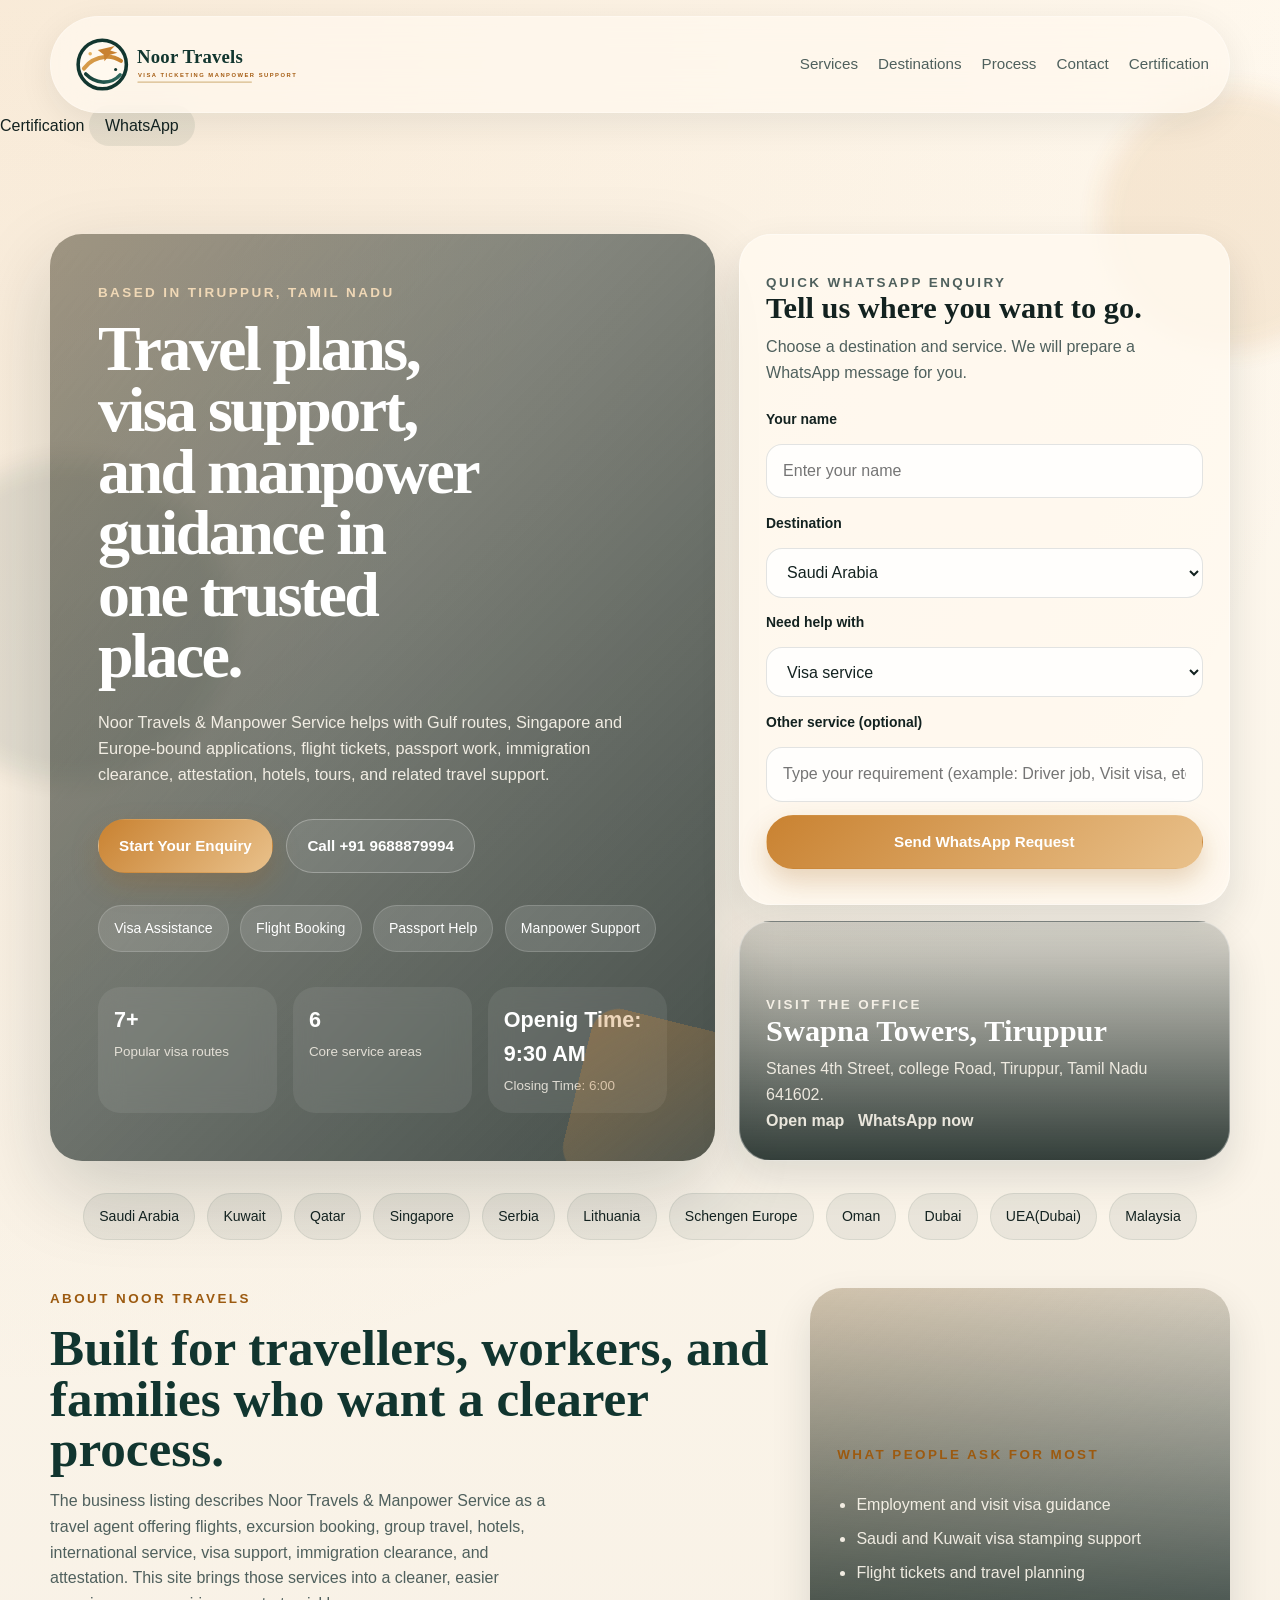
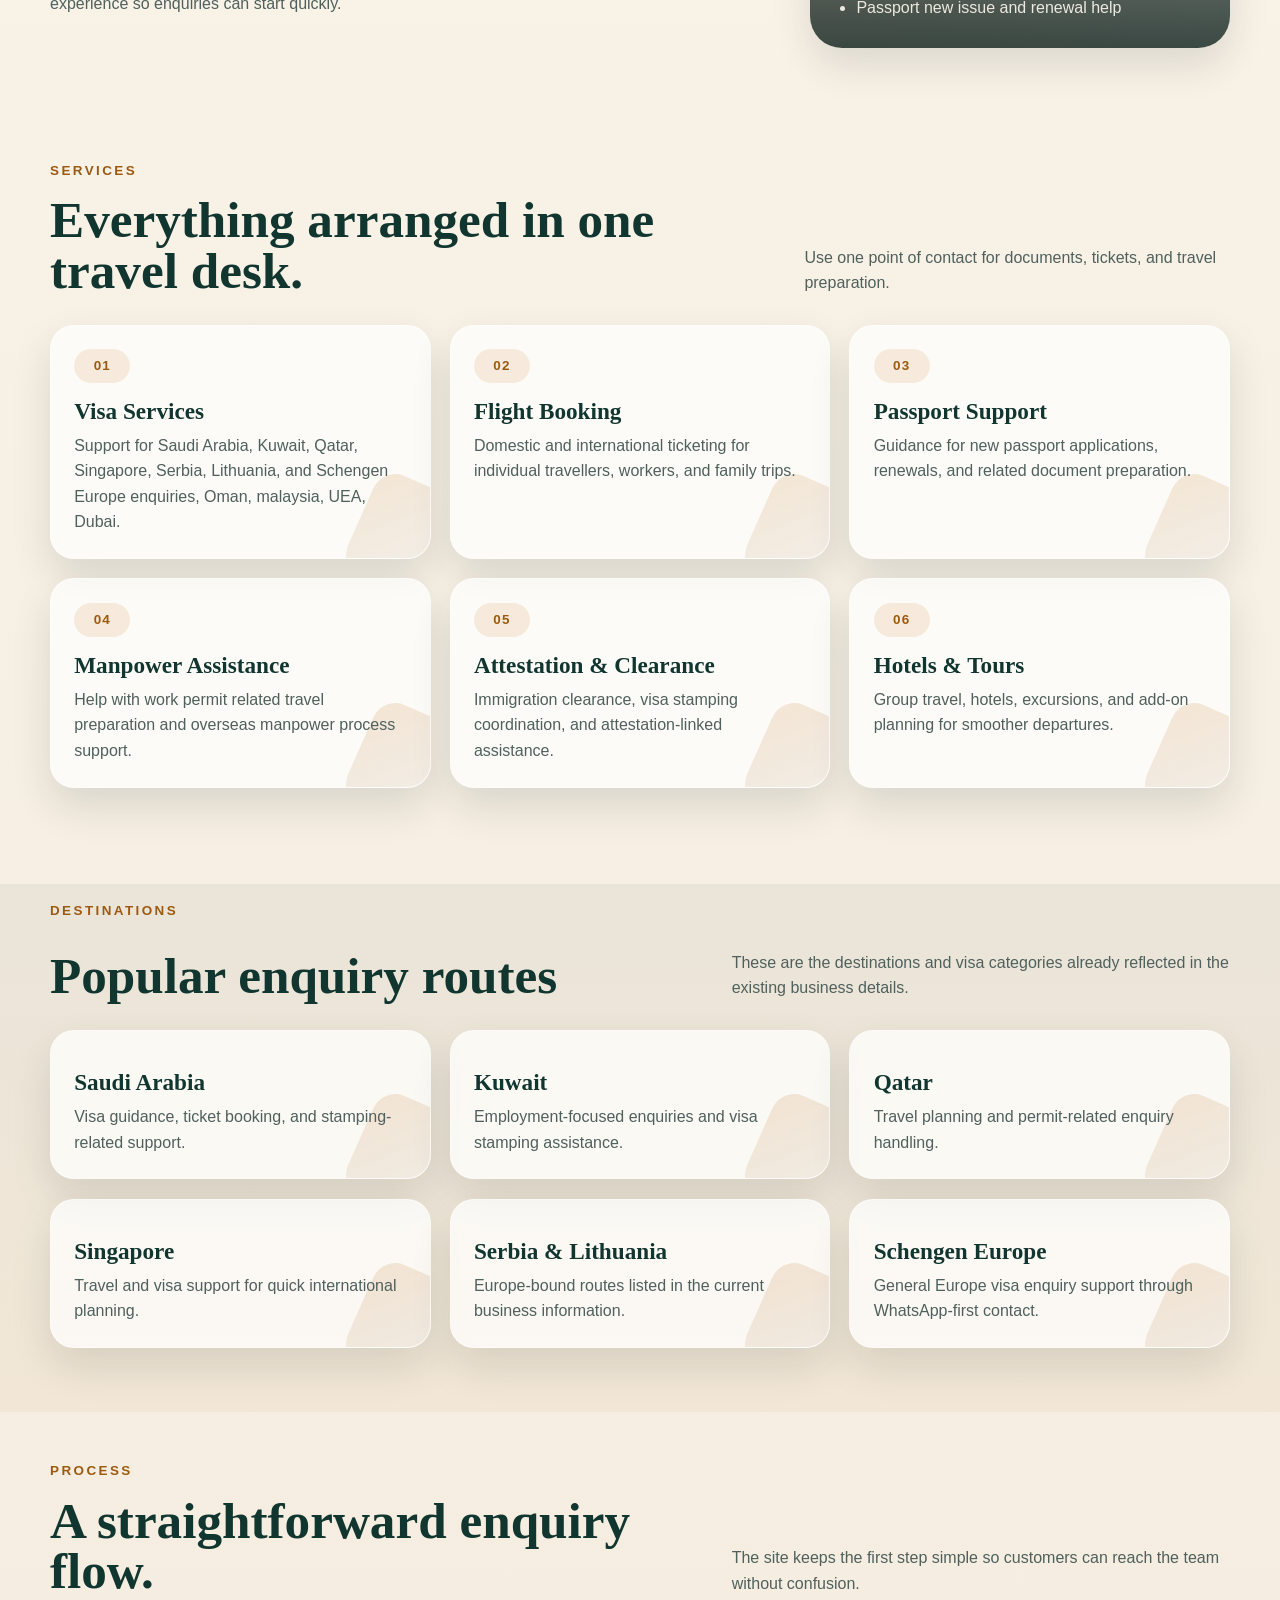
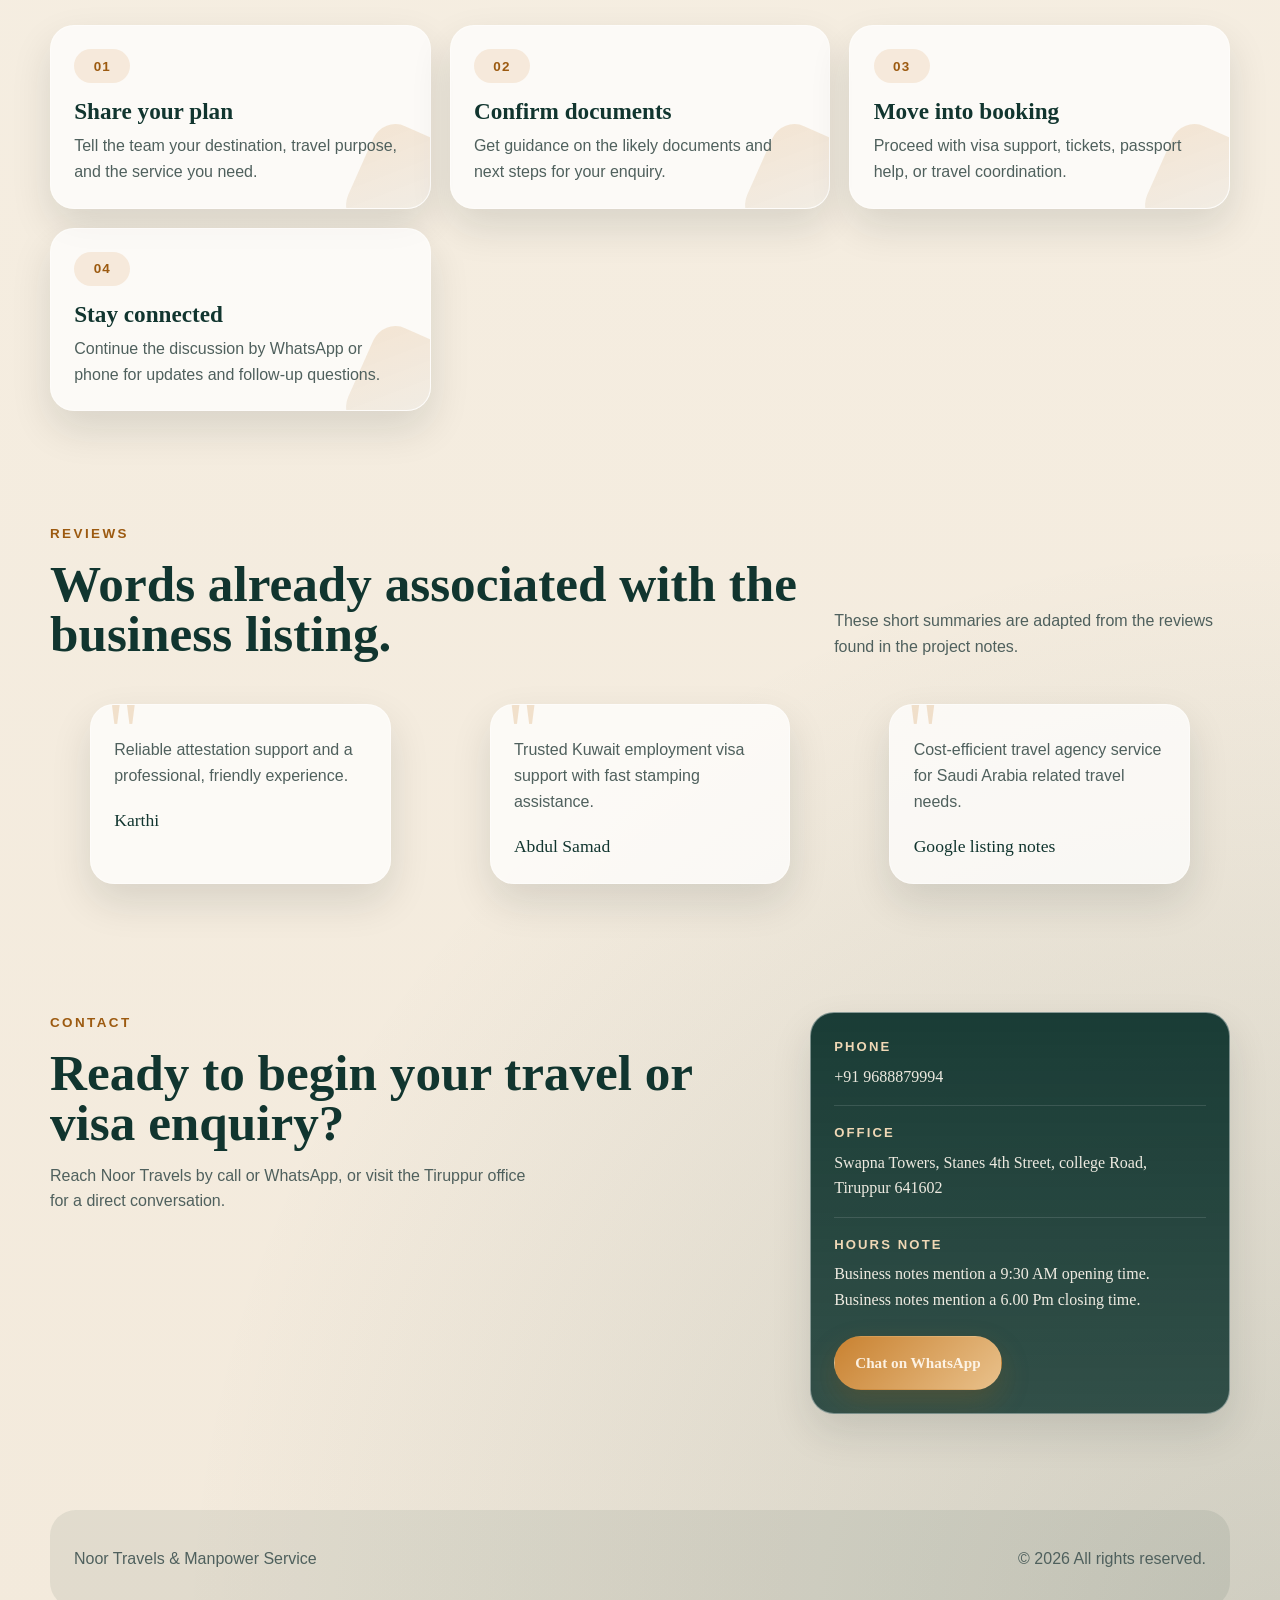
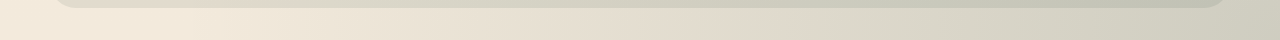
==== index.html @ 650751bc "Add files via upload New Code Noor" ====
<!DOCTYPE html>
<html lang="en">
<head>

  <link rel="icon" type="image/png" href="Logo.png">
<title>Noor Travels & Manpower Service</title>

  <meta charset="UTF-8">
  <meta name="viewport" content="width=device-width, initial-scale=1.0">
  <meta
    name="description"
    content="Noor Travels & Manpower Service in Tiruppur for visa support, flight booking, passport help, tours, attestation, and manpower guidance."
  >
  <title>Noor Travels &amp; Manpower Service</title>
  <link rel="stylesheet" href="styles.css">
</head>
<body>
  <div class="page-glow page-glow-one" aria-hidden="true"></div>
  <div class="page-glow page-glow-two" aria-hidden="true"></div>

  <header class="site-header" id="top">
    <div class="nav-shell">
      <a class="brand" href="#top" aria-label="Noor Travels home">
        <img class="brand-logo" src="noor-travels-logo.svg" alt="Noor Travels logo">
      </a>

      <button class="nav-toggle" type="button" aria-expanded="false" aria-controls="site-nav">
        <span></span>
        <span></span>
        <span></span>
        <span class="sr-only">Toggle navigation</span>
      </button>

      <nav class="site-nav" id="site-nav" aria-label="Main navigation">
        <a href="#services">Services</a>
        <a href="#destinations">Destinations</a>
        <a href="#process">Process</a>
        <a href="#contact">Contact</a>
          <a href="Certification">Certification</a>

        </div>
        </div>
       
        <a href="certificate.pdf" target="_blank" class="cert-btn">
  Certification
</a>



           




         
       
         <a class="nav-cta" href="https://wa.me/919688879994" target="_blank" rel="noreferrer">WhatsApp</a>
      </nav>
    </div>
  </header>

  <main>
    <section class="hero reveal">
      <div class="container hero-grid">
        <div class="hero-copy">
          <p class="eyebrow">Based in Tiruppur, Tamil Nadu</p>
          <h1>Travel plans, visa support, and manpower guidance in one trusted place.</h1>
          <p class="hero-text">
            Noor Travels &amp; Manpower Service helps with Gulf routes, Singapore and Europe-bound
            applications, flight tickets, passport work, immigration clearance, attestation,
            hotels, tours, and related travel support.
          </p>

          <div class="hero-actions">
            <a class="button button-primary" href="#contact">Start Your Enquiry</a>
            <a class="button button-secondary" href="tel:+919688879994">Call +91 9688879994</a>
          </div>

          <div class="hero-pills" aria-label="Key services">
            <span>Visa Assistance</span>
            <span>Flight Booking</span>
            <span>Passport Help</span>
            <span>Manpower Support</span>
          </div>

          <div class="hero-metrics">
            <article>
              <strong>7+</strong>
              <span>Popular visa routes</span>
            </article>
            <article>
              <strong>6</strong>
              <span>Core service areas</span>
            </article>
            <article>
              <strong>Openig Time: 9:30 AM</strong>
              <span>Closing Time: 6:00</span>
            </article>
          </div>
        </div>

        <div class="hero-panel">
          <div class="panel-card inquiry-card reveal">
            <p class="card-kicker">Quick WhatsApp enquiry</p>
            <h2>Tell us where you want to go.</h2>
            <p>Choose a destination and service. We will prepare a WhatsApp message for you.</p>

            <form class="inquiry-form" id="inquiry-form">
              <label for="traveller-name">Your name</label>
              <input id="traveller-name" name="traveller-name" type="text" placeholder="Enter your name">

              

              <label for="country">Destination</label>
              <select id="country" name="country">
                <option value="Saudi Arabia">Saudi Arabia</option>
                <option value="Kuwait">Kuwait</option>
                <option value="Qatar">Qatar</option>
                <option value="Singapore">Singapore</option>
                <option value="Serbia">Serbia</option>
                <option value="Lithuania">Lithuania</option>
                <option value="Schengen Europe">Schengen Europe</option>
                <option value="Dubai">Dubai</option>
                <option value="UAE">UAE</option>
                  <option value="Oman">Oman</option>
                <option value="Malaysia">Malaysia</option>
              </select>
              
              <label for="service-type">Need help with</label>
<select id="service-type" name="service-type">
  <option value="Visa service">Visa service</option>
  <option value="Flight booking">Flight booking</option>
  <option value="Passport support">Passport support</option>
  <option value="Manpower service">Manpower service</option>
  <option value="Attestation and clearance">Attestation and clearance</option>
  <option value="Hotels and tours">Hotels and tours</option>
   <option value="Immigration clearance">Immigration clearance</option>
  <option value="Medical clearance">Medical clearance</option>
</select>

<!-- ✅ NEW OTHER SERVICE BOX -->
<label for="custom-service">Other service (optional)</label>
<input 
  id="custom-service" 
  name="custom-service" 
  type="text" 
  placeholder="Type your requirement (example: Driver job, Visit visa, etc.)">

              <button class="button button-primary button-block" type="submit">Send WhatsApp Request</button>
            </form>
          </div>

          <aside class="panel-card location-card reveal">
            <p class="card-kicker">Visit the office</p>
            <h2>Swapna Towers, Tiruppur</h2>
            <p>
              Stanes 4th Street, college Road, Tiruppur, Tamil Nadu 641602.
            </p>
            <div class="location-actions">
              <a class="inline-link" href="https://maps.google.com/?q=Swapna+towers+stanes+4th+Street+college Road+Tiruppur+Tamil+Nadu+641602" target="_blank" rel="noreferrer">Open map</a>
              <a class="inline-link" href="https://wa.me/919688879994" target="_blank" rel="noreferrer">WhatsApp now</a>
            </div>
          </aside>
        </div>
      </div>
    </section>

    <section class="route-strip reveal" aria-label="Popular destinations">
      <div class="container route-strip-track">
        <span>Saudi Arabia</span>
        <span>Kuwait</span>
        <span>Qatar</span>
        <span>Singapore</span>
        <span>Serbia</span>
        <span>Lithuania</span>
        <span>Schengen Europe</span>
        <span>Oman</span>
        <span>Dubai</span>
       <span>UEA(Dubai)</span> 
       <span>Malaysia</span>
      </div>
    </section>

    <section class="section reveal" id="about">
      <div class="container split-layout">
        <div>
          <p class="section-tag">About Noor Travels</p>
          <h2>Built for travellers, workers, and families who want a clearer process.</h2>
          <p class="section-text">
            The business listing describes Noor Travels &amp; Manpower Service as a travel agent
            offering flights, excursion booking, group travel, hotels, international service, visa
            support, immigration clearance, and attestation. This site brings those services into a
            cleaner, easier experience so enquiries can start quickly.
          </p>
        </div>

        <div class="story-card">
          <div class="story-overlay">
            <p class="card-kicker">What people ask for most</p>
            <ul class="story-list">
              <li>Employment and visit visa guidance</li>
              <li>Saudi and Kuwait visa stamping support</li>
              <li>Flight tickets and travel planning</li>
              <li>Passport new issue and renewal help</li>
            </ul>
          </div>
        </div>
      </div>
    </section>

    <section class="section reveal" id="services">
      <div class="container">
        <p class="section-tag">Services</p>
        <div class="section-heading">
          <h2>Everything arranged in one travel desk.</h2>
          <p>Use one point of contact for documents, tickets, and travel preparation.</p>
        </div>

        <div class="card-grid">
          <article class="service-card">
            <span class="service-index">01</span>
            <h3>Visa Services</h3>
            <p>Support for Saudi Arabia, Kuwait, Qatar, Singapore, Serbia, Lithuania, and Schengen Europe enquiries, Oman, malaysia, UEA, Dubai.</p>
          </article>

          <article class="service-card">
            <span class="service-index">02</span>
            <h3>Flight Booking</h3>
            <p>Domestic and international ticketing for individual travellers, workers, and family trips.</p>
          </article>

          <article class="service-card">
            <span class="service-index">03</span>
            <h3>Passport Support</h3>
            <p>Guidance for new passport applications, renewals, and related document preparation.</p>
          </article>

          <article class="service-card">
            <span class="service-index">04</span>
            <h3>Manpower Assistance</h3>
            <p>Help with work permit related travel preparation and overseas manpower process support.</p>
          </article>

          <article class="service-card">
            <span class="service-index">05</span>
            <h3>Attestation &amp; Clearance</h3>
            <p>Immigration clearance, visa stamping coordination, and attestation-linked assistance.</p>
          </article>

          <article class="service-card">
            <span class="service-index">06</span>
            <h3>Hotels &amp; Tours</h3>
            <p>Group travel, hotels, excursions, and add-on planning for smoother departures.</p>
          </article>
        </div>
      </div>
    </section>

    <section class="section section-tinted reveal" id="destinations">
      <div class="container">
        <p class="section-tag">Destinations</p>
        <div class="section-heading">
          <h2>Popular enquiry routes</h2>
          <p>These are the destinations and visa categories already reflected in the existing business details.</p>
        </div>

        <div class="destination-grid">
          <article class="destination-card">
            <h3>Saudi Arabia</h3>
            <p>Visa guidance, ticket booking, and stamping-related support.</p>
          </article>

          <article class="destination-card">
            <h3>Kuwait</h3>
            <p>Employment-focused enquiries and visa stamping assistance.</p>
          </article>

          <article class="destination-card">
            <h3>Qatar</h3>
            <p>Travel planning and permit-related enquiry handling.</p>
          </article>

          <article class="destination-card">
            <h3>Singapore</h3>
            <p>Travel and visa support for quick international planning.</p>
          </article>

          <article class="destination-card">
            <h3>Serbia &amp; Lithuania</h3>
            <p>Europe-bound routes listed in the current business information.</p>
          </article>

          <article class="destination-card">
            <h3>Schengen Europe</h3>
            <p>General Europe visa enquiry support through WhatsApp-first contact.</p>
          </article>
        </div>
      </div>
    </section>

    <section class="section reveal" id="process">
      <div class="container">
        <p class="section-tag">Process</p>
        <div class="section-heading">
          <h2>A straightforward enquiry flow.</h2>
          <p>The site keeps the first step simple so customers can reach the team without confusion.</p>
        </div>

        <div class="process-grid">
          <article class="process-card">
            <span>01</span>
            <h3>Share your plan</h3>
            <p>Tell the team your destination, travel purpose, and the service you need.</p>
          </article>

          <article class="process-card">
            <span>02</span>
            <h3>Confirm documents</h3>
            <p>Get guidance on the likely documents and next steps for your enquiry.</p>
          </article>

          <article class="process-card">
            <span>03</span>
            <h3>Move into booking</h3>
            <p>Proceed with visa support, tickets, passport help, or travel coordination.</p>
          </article>

          <article class="process-card">
            <span>04</span>
            <h3>Stay connected</h3>
            <p>Continue the discussion by WhatsApp or phone for updates and follow-up questions.</p>
          </article>
        </div>
      </div>
    </section>

    <section class="section reveal" id="reviews">
      <div class="container">
        <p class="section-tag">Reviews</p>
        <div class="section-heading">
          <h2>Words already associated with the business listing.</h2>
          <p>These short summaries are adapted from the reviews found in the project notes.</p>
        </div>

        <div class="testimonial-grid">
          <blockquote class="testimonial-card">
            <p>Reliable attestation support and a professional, friendly experience.</p>
            <footer>Karthi</footer>
          </blockquote>

          <blockquote class="testimonial-card">
            <p>Trusted Kuwait employment visa support with fast stamping assistance.</p>
            <footer>Abdul Samad</footer>
          </blockquote>

          <blockquote class="testimonial-card">
            <p>Cost-efficient travel agency service for Saudi Arabia related travel needs.</p>
            <footer>Google listing notes</footer>
          </blockquote>
        </div>
      </div>
    </section>

    <section class="section contact-section reveal" id="contact">
      <div class="container contact-grid">
        <div>
          <p class="section-tag">Contact</p>
          <h2>Ready to begin your travel or visa enquiry?</h2>
          <p class="section-text">
            Reach Noor Travels by call or WhatsApp, or visit the Tiruppur office for a direct conversation.
          </p>
        </div>

        <div class="contact-card">
          <div class="contact-row">
            <span>Phone</span>
            <a href="tel:+919688879994">+91 9688879994</a>
          </div>
          <div class="contact-row">
            <span>Office</span>
            <p>Swapna Towers, Stanes 4th Street, college Road, Tiruppur 641602</p>
          </div>
          <div class="contact-row">
            <span>Hours note</span>
            <p>Business notes mention a 9:30 AM opening time.</p>
            <p>Business notes mention a 6.00 Pm closing time.</p>
          </div>
          <div class="contact-actions">
            <a class="button button-primary" href="https://wa.me/919688879994" target="_blank" rel="noreferrer">Chat on WhatsApp</a>
            
          </div>
        </div>
      </div>
    </section>
  </main>

  <footer class="site-footer">
    <div class="container footer-shell">
      <p>Noor Travels &amp; Manpower Service</p>
      <p>&copy; <span id="year"></span> All rights reserved.</p>
    </div>
  </footer>

  <script src="script.js"></script>
</body>
</html>
---- styles.css ----
:root {
  --bg: #f6efe3;
  --bg-deep: #11352f;
  --bg-panel: rgba(10, 32, 29, 0.8);
  --panel-light: rgba(255, 249, 239, 0.82);
  --ink: #132220;
  --ink-soft: #4f605d;
  --line: rgba(19, 34, 32, 0.12);
  --white: #ffffff;
  --accent: #c98231;
  --accent-strong: #9c5a10;
  --accent-soft: rgba(201, 130, 49, 0.14);
  --shadow-lg: 0 30px 80px rgba(19, 34, 32, 0.18);
  --shadow-md: 0 18px 40px rgba(19, 34, 32, 0.12);
  --radius-xl: 32px;
  --radius-lg: 24px;
  --radius-md: 18px;
  --max-width: 1180px;
}

*,
*::before,
*::after {
  box-sizing: border-box;
}

html {
  scroll-behavior: smooth;
}

body {
  margin: 0;
  color: var(--ink);
  background:
    radial-gradient(circle at top left, rgba(201, 130, 49, 0.12), transparent 28%),
    radial-gradient(circle at bottom right, rgba(17, 53, 47, 0.16), transparent 22%),
    linear-gradient(180deg, #fff9ef 0%, #f6efe3 48%, #f3eadc 100%);
  font-family: "Trebuchet MS", "Lucida Sans Unicode", "Lucida Grande", sans-serif;
  line-height: 1.6;
  overflow-x: hidden;
}

img {
  display: block;
  max-width: 100%;
}

a {
  color: inherit;
  text-decoration: none;
}

button,
input,
select {
  font: inherit;
}

.sr-only {
  position: absolute;
  width: 1px;
  height: 1px;
  padding: 0;
  margin: -1px;
  overflow: hidden;
  clip: rect(0, 0, 0, 0);
  white-space: nowrap;
  border: 0;
}

.container {
  width: min(calc(100% - 2rem), var(--max-width));
  margin: 0 auto;
}

.page-glow {
  position: fixed;
  z-index: -1;
  border-radius: 999px;
  filter: blur(12px);
  opacity: 0.8;
}

.page-glow-one {
  top: 90px;
  right: -80px;
  width: 260px;
  height: 260px;
  background: rgba(201, 130, 49, 0.16);
}

.page-glow-two {
  bottom: 120px;
  left: -90px;
  width: 320px;
  height: 320px;
  background: rgba(17, 53, 47, 0.12);
}

.site-header {
  position: sticky;
  top: 0;
  z-index: 20;
  padding: 1rem 0 0;
}

.nav-shell {
  width: min(calc(100% - 2rem), var(--max-width));
  margin: 0 auto;
  padding: 1rem 1.25rem;
  display: flex;
  align-items: center;
  justify-content: space-between;
  gap: 1rem;
  border: 1px solid rgba(255, 255, 255, 0.3);
  border-radius: 999px;
  backdrop-filter: blur(18px);
  background: rgba(255, 249, 239, 0.72);
  box-shadow: 0 10px 35px rgba(19, 34, 32, 0.08);
}

.brand {
  display: inline-flex;
  align-items: center;
  min-width: 0;
}

.brand-logo {
  display: block;
  width: clamp(180px, 22vw, 250px);
  height: auto;
}

.hero h1,
.section h2,
.panel-card h2,
.service-card h3,
.destination-card h3,
.process-card h3,
.testimonial-card footer,
.contact-card a,
.contact-card p {
  font-family: "Palatino Linotype", "Book Antiqua", Palatino, serif;
}

.site-nav {
  display: flex;
  align-items: center;
  gap: 1.25rem;
  font-size: 0.95rem;
}

.site-nav a {
  color: var(--ink-soft);
  transition: color 180ms ease, transform 180ms ease;
}

.site-nav a:hover,
.site-nav a:focus-visible,
.inline-link:hover,
.inline-link:focus-visible {
  color: var(--accent-strong);
}

.nav-cta {
  padding: 0.75rem 1rem;
  border-radius: 999px;
  background: rgba(17, 53, 47, 0.08);
  color: var(--ink);
}

.nav-toggle {
  display: none;
  width: 48px;
  height: 48px;
  padding: 0;
  border: 0;
  border-radius: 14px;
  background: rgba(17, 53, 47, 0.08);
  cursor: pointer;
}

.nav-toggle span {
  display: block;
  width: 18px;
  height: 2px;
  margin: 4px auto;
  background: var(--ink);
  border-radius: 999px;
}

.hero {
  padding: 6rem 0 2rem;
}

.hero-grid {
  display: grid;
  grid-template-columns: minmax(0, 1.15fr) minmax(320px, 0.85fr);
  gap: 1.5rem;
  align-items: stretch;
}

.hero-copy {
  position: relative;
  padding: 3rem;
  border-radius: var(--radius-xl);
  overflow: hidden;
  color: var(--white);
  background:
    linear-gradient(135deg, rgba(6, 21, 19, 0.35), rgba(6, 21, 19, 0.75)),
    linear-gradient(120deg, rgba(201, 130, 49, 0.18), transparent 45%),
    url("old/BackGround.jpg") center/cover no-repeat;
  box-shadow: var(--shadow-lg);
}

.hero-copy::after {
  content: "";
  position: absolute;
  inset: auto -30px -30px auto;
  width: 170px;
  height: 170px;
  border-radius: 28px;
  background: linear-gradient(135deg, rgba(201, 130, 49, 0.36), rgba(255, 255, 255, 0.05));
  transform: rotate(14deg);
}

.eyebrow,
.section-tag,
.card-kicker {
  margin: 0 0 0.9rem;
  color: #f0d8b6;
  font-size: 0.84rem;
  font-weight: 700;
  letter-spacing: 0.18em;
  text-transform: uppercase;
}

.hero h1 {
  margin: 0;
  max-width: 12ch;
  font-size: clamp(2.7rem, 5vw, 5rem);
  line-height: 0.96;
  letter-spacing: -0.04em;
}

.hero-text {
  max-width: 58ch;
  margin: 1.4rem 0 0;
  font-size: 1.02rem;
  color: rgba(255, 249, 239, 0.9);
}

.hero-actions,
.contact-actions,
.location-actions {
  display: flex;
  flex-wrap: wrap;
  gap: 0.85rem;
}

.hero-actions {
  margin-top: 2rem;
}

.button {
  display: inline-flex;
  align-items: center;
  justify-content: center;
  min-height: 52px;
  padding: 0.85rem 1.25rem;
  border: 1px solid transparent;
  border-radius: 999px;
  font-size: 0.95rem;
  font-weight: 700;
  transition: transform 180ms ease, box-shadow 180ms ease, background 180ms ease;
}

.button:hover,
.button:focus-visible,
.site-nav a:hover,
.site-nav a:focus-visible {
  transform: translateY(-1px);
}

.button-primary {
  background: linear-gradient(135deg, var(--accent), #e9c18b);
  color: var(--white);
  box-shadow: 0 12px 28px rgba(156, 90, 16, 0.25);
}

.button-secondary {
  border-color: rgba(255, 255, 255, 0.28);
  background: rgba(255, 255, 255, 0.08);
  color: var(--white);
}

.button-block {
  width: 100%;
}

.hero-pills {
  display: flex;
  flex-wrap: wrap;
  gap: 0.7rem;
  margin-top: 2rem;
}

.hero-pills span,
.route-strip-track span {
  padding: 0.7rem 0.95rem;
  border-radius: 999px;
  background: rgba(255, 255, 255, 0.12);
  border: 1px solid rgba(255, 255, 255, 0.16);
  font-size: 0.88rem;
}

.hero-metrics {
  display: grid;
  grid-template-columns: repeat(3, minmax(0, 1fr));
  gap: 1rem;
  margin-top: 2.2rem;
}

.hero-metrics article {
  padding: 1rem;
  border-radius: 22px;
  background: rgba(255, 255, 255, 0.08);
  backdrop-filter: blur(12px);
}

.hero-metrics strong {
  display: block;
  font-size: 1.35rem;
}

.hero-metrics span {
  display: block;
  margin-top: 0.2rem;
  font-size: 0.84rem;
  color: rgba(255, 249, 239, 0.8);
}

.hero-panel {
  display: grid;
  gap: 1rem;
}

.panel-card {
  border-radius: var(--radius-xl);
  padding: 1.65rem;
  background: var(--panel-light);
  border: 1px solid rgba(255, 255, 255, 0.35);
  box-shadow: var(--shadow-md);
}

.panel-card h2 {
  margin: 0;
  font-size: 1.9rem;
  line-height: 1;
}

.panel-card p {
  margin: 0.65rem 0 0;
  color: var(--ink-soft);
}

.card-kicker,
.section-tag {
  color: var(--accent-strong);
}

.inquiry-form {
  display: grid;
  gap: 0.85rem;
  margin-top: 1.4rem;
}

.inquiry-form label {
  font-size: 0.87rem;
  font-weight: 700;
  color: var(--ink);
}

.inquiry-form input,
.inquiry-form select {
  width: 100%;
  min-height: 50px;
  padding: 0.85rem 1rem;
  border: 1px solid var(--line);
  border-radius: 16px;
  background: rgba(255, 255, 255, 0.82);
  color: var(--ink);
  outline: none;
}

.inquiry-form input:focus,
.inquiry-form select:focus {
  border-color: rgba(201, 130, 49, 0.55);
  box-shadow: 0 0 0 4px rgba(201, 130, 49, 0.12);
}

.location-card {
  position: relative;
  min-height: 230px;
  display: flex;
  flex-direction: column;
  justify-content: flex-end;
  overflow: hidden;
  color: var(--white);
  background:
    linear-gradient(180deg, rgba(8, 23, 20, 0.14), rgba(8, 23, 20, 0.82)),
    url("old/Select.jpg") center/cover no-repeat;
}

.location-card p,
.location-card a {
  color: rgba(255, 249, 239, 0.88);
}

.inline-link {
  font-weight: 700;
}

.route-strip {
  padding: 0 0 1rem;
}

.route-strip-track {
  display: flex;
  flex-wrap: wrap;
  gap: 0.75rem;
  justify-content: center;
}

.route-strip-track span {
  background: rgba(17, 53, 47, 0.07);
  border-color: rgba(17, 53, 47, 0.08);
}

.section {
  padding: 2rem 0 5rem;
}

.section-tinted {
  position: relative;
}

.section-tinted::before {
  content: "";
  position: absolute;
  inset: 1rem 0;
  background: linear-gradient(180deg, rgba(17, 53, 47, 0.05), rgba(201, 130, 49, 0.06));
  z-index: -1;
}

.section-heading {
  display: flex;
  align-items: end;
  justify-content: space-between;
  gap: 1rem;
  margin-bottom: 1.8rem;
}

.section h2 {
  margin: 0;
  font-size: clamp(2rem, 4vw, 3.3rem);
  line-height: 0.98;
  color: var(--bg-deep);
}

.section-heading p,
.section-text {
  max-width: 56ch;
  margin: 0.9rem 0 0;
  color: var(--ink-soft);
}

.split-layout {
  display: grid;
  grid-template-columns: minmax(0, 1fr) minmax(300px, 420px);
  gap: 1.5rem;
  align-items: stretch;
}

.story-card {
  min-height: 360px;
  border-radius: var(--radius-xl);
  overflow: hidden;
  background:
    linear-gradient(180deg, rgba(11, 30, 27, 0.14), rgba(11, 30, 27, 0.8)),
    linear-gradient(135deg, rgba(201, 130, 49, 0.2), transparent),
    url("old/Select.jpg") center/cover no-repeat;
  box-shadow: var(--shadow-md);
}

.story-overlay {
  height: 100%;
  display: flex;
  flex-direction: column;
  justify-content: flex-end;
  padding: 1.7rem;
}

.story-list {
  margin: 0.75rem 0 0;
  padding-left: 1.2rem;
  color: rgba(255, 249, 239, 0.9);
}

.story-list li + li {
  margin-top: 0.55rem;
}

.card-grid,
.destination-grid,
.process-grid,
.testimonial-grid {
  display: grid;
  grid-template-columns: repeat(3, minmax(0, 1fr));
  gap: 1.2rem;
}

.service-card,
.destination-card,
.process-card,
.testimonial-card,
.contact-card {
  position: relative;
  overflow: hidden;
  border-radius: var(--radius-lg);
  padding: 1.45rem;
  background: rgba(255, 255, 255, 0.72);
  border: 1px solid rgba(255, 255, 255, 0.42);
  box-shadow: var(--shadow-md);
}

.service-card::after,
.destination-card::after,
.process-card::after {
  content: "";
  position: absolute;
  inset: auto -36px -36px auto;
  width: 110px;
  height: 110px;
  border-radius: 24px;
  background: linear-gradient(135deg, rgba(201, 130, 49, 0.18), rgba(17, 53, 47, 0.05));
  transform: rotate(24deg);
}

.service-index,
.process-card span {
  display: inline-flex;
  align-items: center;
  justify-content: center;
  min-width: 56px;
  height: 34px;
  padding: 0 0.8rem;
  border-radius: 999px;
  background: var(--accent-soft);
  color: var(--accent-strong);
  font-size: 0.84rem;
  font-weight: 700;
  letter-spacing: 0.08em;
}

.service-card h3,
.destination-card h3,
.process-card h3 {
  margin: 1rem 0 0.6rem;
  font-size: 1.45rem;
  line-height: 1.05;
  color: var(--bg-deep);
}

.service-card p,
.destination-card p,
.process-card p,
.testimonial-card p,
.contact-card p {
  position: relative;
  z-index: 1;
  margin: 0;
  color: var(--ink-soft);
}

.testimonial-card {
  padding-top: 2rem;
}

.testimonial-card::before {
  content: '"';
  position: absolute;
  top: -14px;
  left: 16px;
  color: rgba(201, 130, 49, 0.22);
  font-family: "Palatino Linotype", "Book Antiqua", Palatino, serif;
  font-size: 5rem;
  line-height: 1;
}

.testimonial-card footer {
  margin-top: 1.1rem;
  font-size: 1.1rem;
  color: var(--bg-deep);
}

.contact-section {
  padding-bottom: 6rem;
}

.contact-grid {
  display: grid;
  grid-template-columns: minmax(0, 1fr) minmax(320px, 420px);
  gap: 1.5rem;
  align-items: start;
}

.contact-card {
  background: linear-gradient(180deg, rgba(17, 53, 47, 0.96), rgba(17, 53, 47, 0.84));
  color: var(--white);
}

.contact-card a,
.contact-card p {
  color: rgba(255, 249, 239, 0.92);
}

.contact-row + .contact-row {
  margin-top: 1rem;
  padding-top: 1rem;
  border-top: 1px solid rgba(255, 255, 255, 0.12);
}

.contact-row span {
  display: block;
  margin-bottom: 0.4rem;
  color: #f0d8b6;
  font-size: 0.82rem;
  font-weight: 700;
  letter-spacing: 0.16em;
  text-transform: uppercase;
}

.contact-actions {
  margin-top: 1.5rem;
}

.site-footer {
  padding: 0 0 2rem;
}

.footer-shell {
  display: flex;
  justify-content: space-between;
  gap: 1rem;
  padding: 1.25rem 1.5rem;
  border-radius: 26px;
  background: rgba(17, 53, 47, 0.08);
  color: var(--ink-soft);
}

.reveal {
  opacity: 0;
  transform: translateY(28px);
  transition: opacity 560ms ease, transform 560ms ease;
}

.reveal.is-visible {
  opacity: 1;
  transform: translateY(0);
}

@media (max-width: 980px) {
  .hero-grid,
  .split-layout,
  .contact-grid,
  .card-grid,
  .destination-grid,
  .process-grid,
  .testimonial-grid {
    grid-template-columns: repeat(2, minmax(0, 1fr));
  }

  .hero-grid,
  .split-layout,
  .contact-grid {
    align-items: start;
  }
}

@media (max-width: 760px) {
  .site-header {
    padding-top: 0.75rem;
  }

  .nav-shell {
    position: relative;
    border-radius: 28px;
    padding: 0.85rem 1rem;
  }

  .nav-toggle {
    display: inline-block;
  }

  .site-nav {
    position: absolute;
    top: calc(100% + 0.6rem);
    left: 0;
    right: 0;
    display: none;
    flex-direction: column;
    align-items: stretch;
    padding: 1rem;
    border-radius: 24px;
    background: rgba(255, 249, 239, 0.96);
    box-shadow: var(--shadow-md);
  }

  .site-nav.is-open {
    display: flex;
  }

  .hero {
    padding-top: 5rem;
  }

  .brand-logo {
    width: min(190px, 100%);
  }

  .hero-copy,
  .panel-card {
    padding: 1.5rem;
  }

  .hero h1 {
    max-width: none;
    font-size: clamp(2.4rem, 11vw, 4rem);
  }

  .hero-metrics {
    grid-template-columns: 1fr;
  }

  .hero-grid,
  .split-layout,
  .contact-grid,
  .card-grid,
  .destination-grid,
  .process-grid,
  .testimonial-grid {
    grid-template-columns: 1fr;
  }

  .section-heading,
  .footer-shell {
    display: block;
  }
}

@media (prefers-reduced-motion: reduce) {
  html {
    scroll-behavior: auto;
  }

  *,
  *::before,
  *::after {
    animation-duration: 0.01ms !important;
    animation-iteration-count: 1 !important;
    transition-duration: 0.01ms !important;
    scroll-behavior: auto !important;
  }

  .reveal {
    opacity: 1;
    transform: none;
  }
}
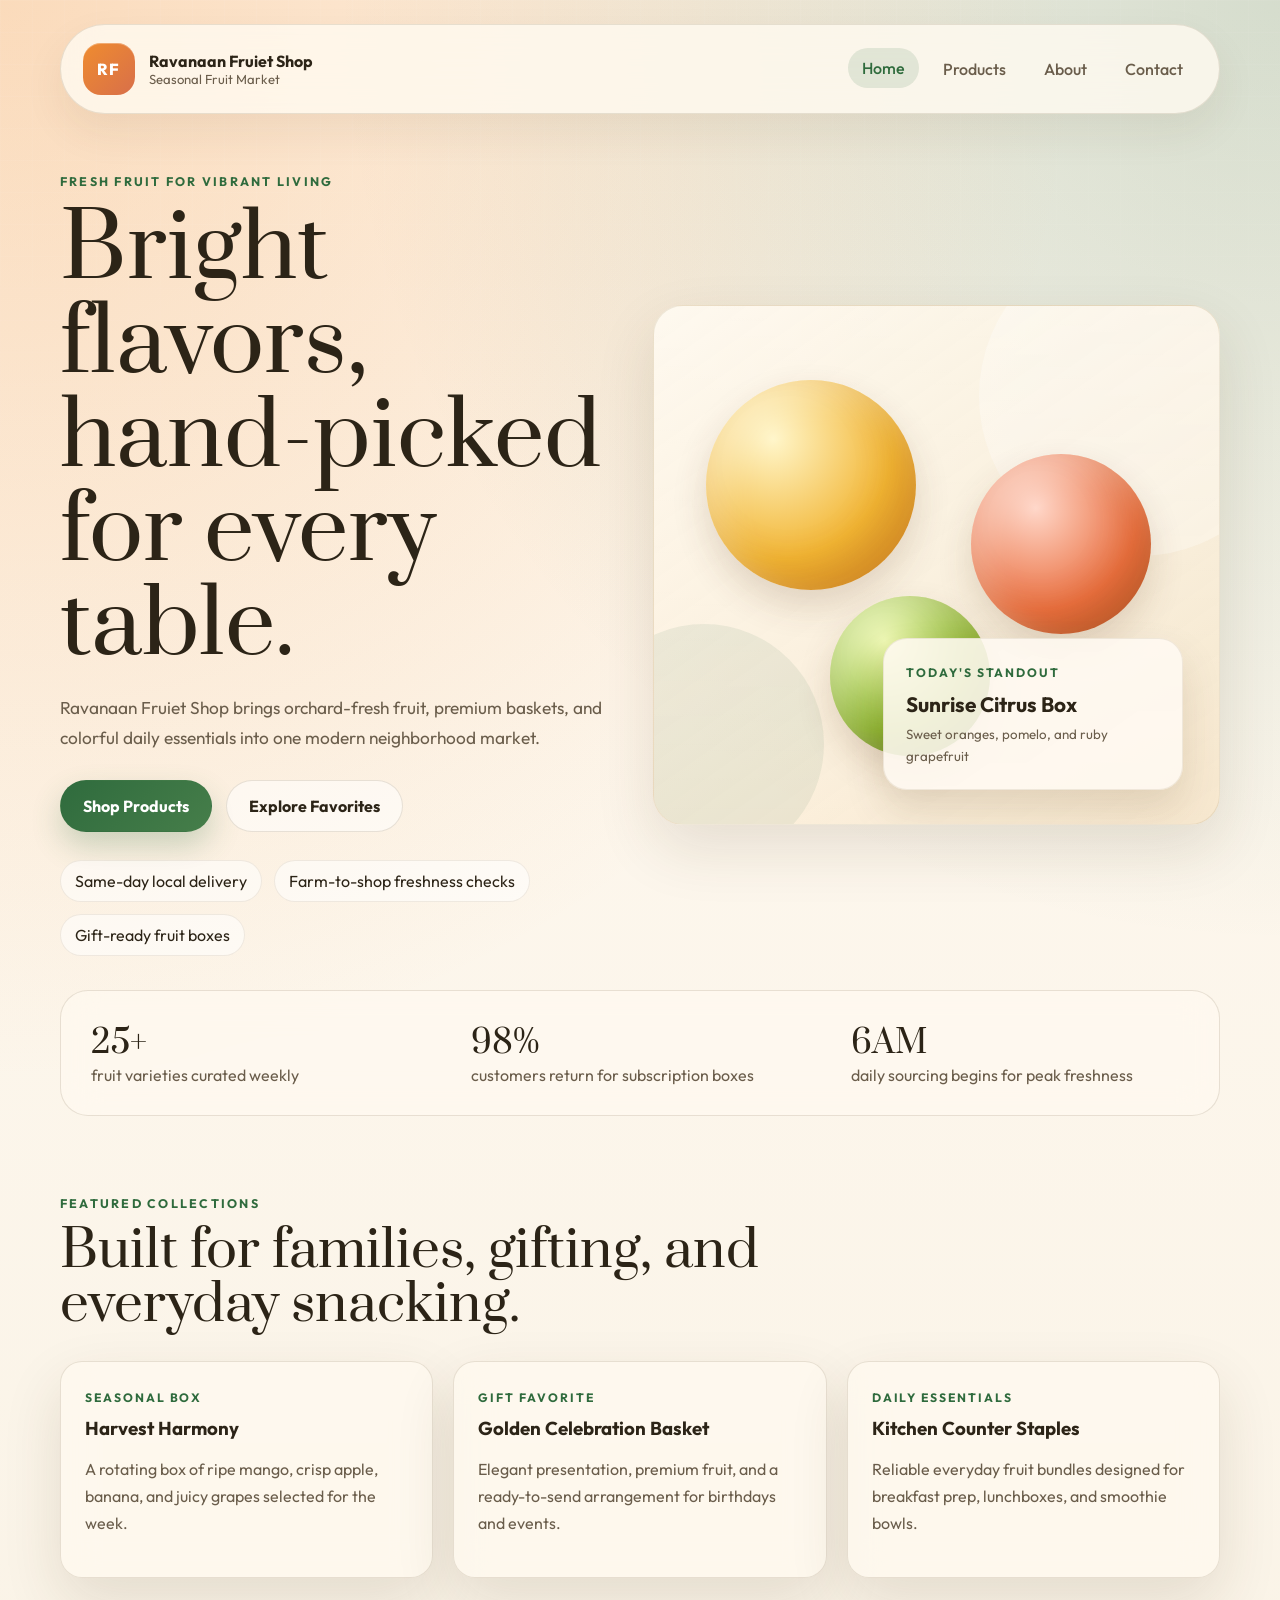
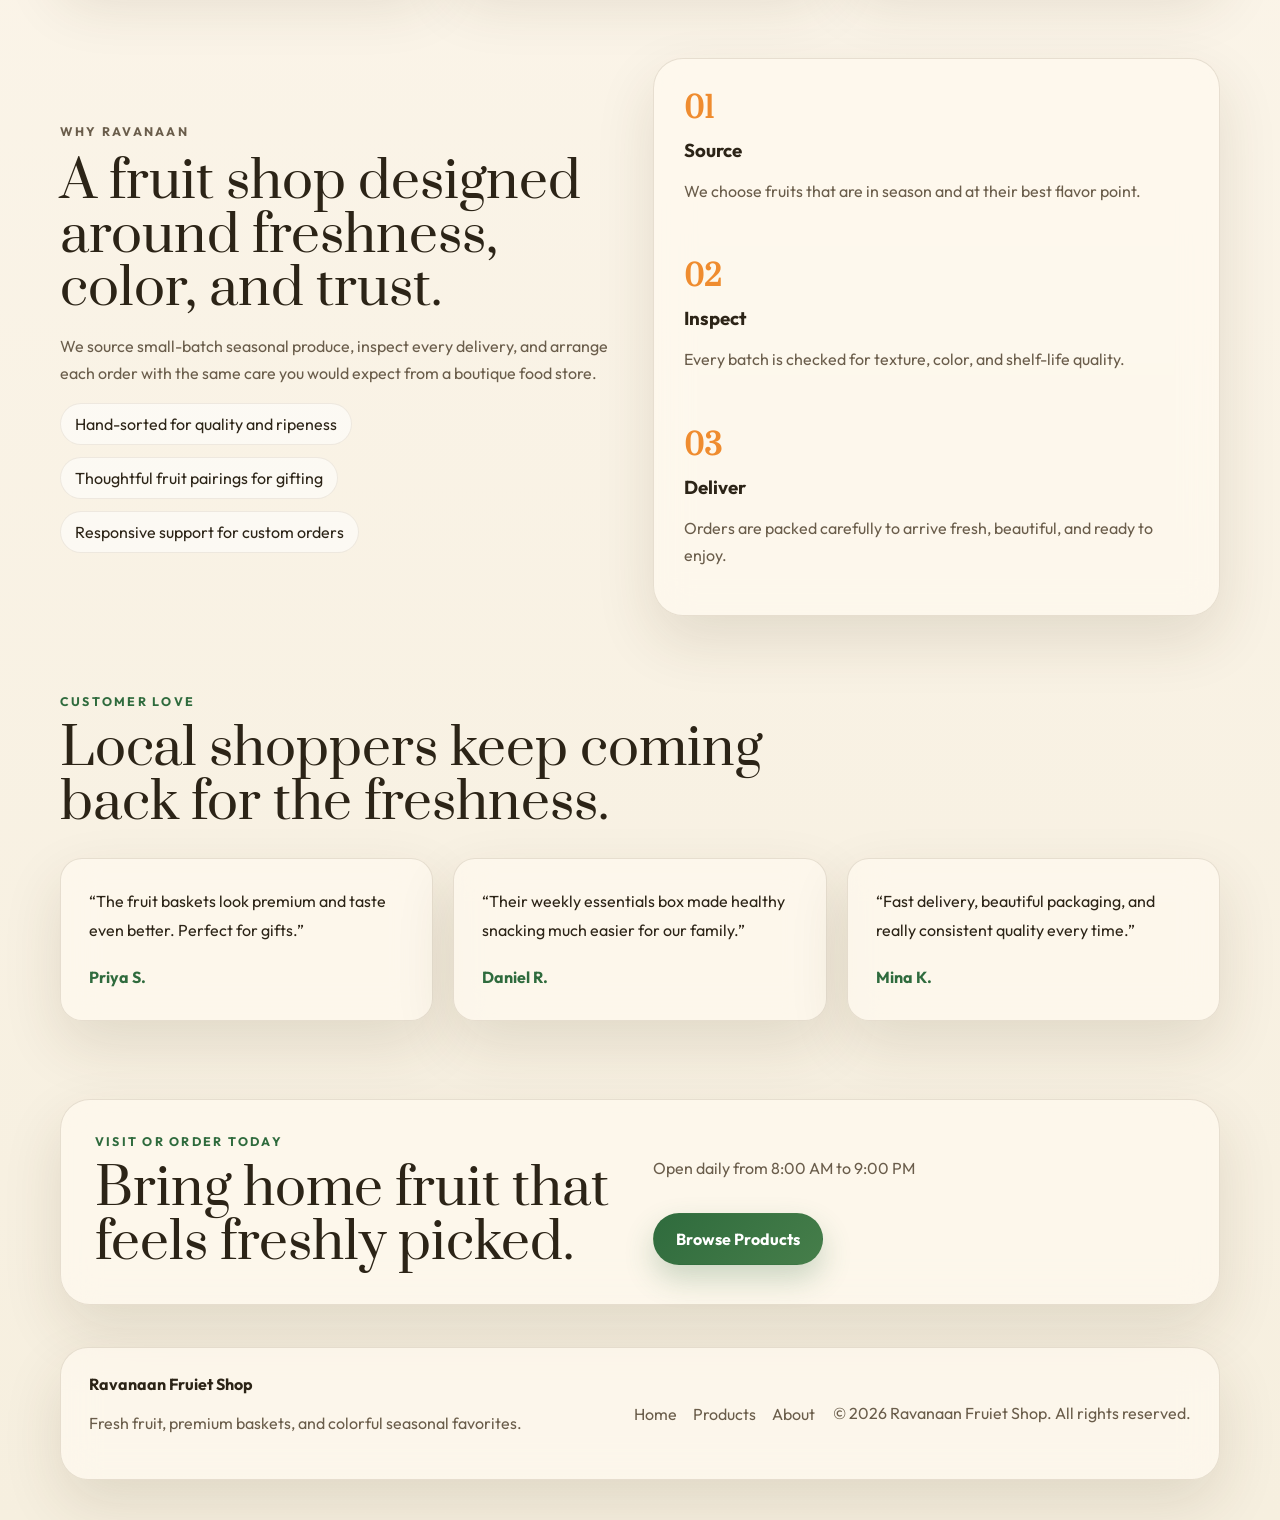
==== commit 26537ed1: "Add files via upload" ====
--- a/index.html
+++ b/index.html
@@ -1,407 +1,194 @@
 <!DOCTYPE html>
 <html lang="en">
 <head>
-
-  <link rel="icon" type="image/png" href="Logo.png">
-<title>Noor Travels & Manpower Service</title>
-
   <meta charset="UTF-8">
   <meta name="viewport" content="width=device-width, initial-scale=1.0">
-  <meta
-    name="description"
-    content="Noor Travels & Manpower Service in Tiruppur for visa support, flight booking, passport help, tours, attestation, and manpower guidance."
-  >
-  <title>Noor Travels &amp; Manpower Service</title>
+  <title>Ravanaan Fruiet Shop | Fresh Fruit Delivered Daily</title>
+  <meta name="description" content="Ravanaan Fruiet Shop offers hand-picked seasonal fruit, curated gift boxes, and fresh daily delivery.">
+  <link rel="preconnect" href="https://fonts.googleapis.com">
+  <link rel="preconnect" href="https://fonts.gstatic.com" crossorigin>
+  <link href="https://fonts.googleapis.com/css2?family=Outfit:wght@300;400;500;600;700;800&family=Prata&display=swap" rel="stylesheet">
   <link rel="stylesheet" href="styles.css">
 </head>
 <body>
-  <div class="page-glow page-glow-one" aria-hidden="true"></div>
-  <div class="page-glow page-glow-two" aria-hidden="true"></div>
-
-  <header class="site-header" id="top">
-    <div class="nav-shell">
-      <a class="brand" href="#top" aria-label="Noor Travels home">
-        <img class="brand-logo" src="noor-travels-logo.svg" alt="Noor Travels logo">
+  <div class="page-shell">
+    <header class="site-header">
+      <a class="brand-mark" href="index.html">
+        <span class="brand-badge">RF</span>
+        <span>
+          <strong>Ravanaan Fruiet Shop</strong>
+          <small>Seasonal Fruit Market</small>
+        </span>
       </a>
 
-      <button class="nav-toggle" type="button" aria-expanded="false" aria-controls="site-nav">
+      <button class="menu-toggle" type="button" aria-expanded="false" aria-label="Open navigation">
         <span></span>
         <span></span>
         <span></span>
-        <span class="sr-only">Toggle navigation</span>
       </button>
 
-      <nav class="site-nav" id="site-nav" aria-label="Main navigation">
-        <a href="#services">Services</a>
-        <a href="#destinations">Destinations</a>
-        <a href="#process">Process</a>
+      <nav class="site-nav">
+        <a href="index.html" class="active">Home</a>
+        <a href="products.html">Products</a>
+        <a href="#about">About</a>
         <a href="#contact">Contact</a>
-          <a href="Certification">Certification</a>
+      </nav>
+    </header>
 
+    <main>
+      <section class="hero reveal">
+        <div class="hero-copy">
+          <p class="eyebrow">Fresh fruit for vibrant living</p>
+          <h1>Bright flavors, hand-picked for every table.</h1>
+          <p class="hero-text">
+            Ravanaan Fruiet Shop brings orchard-fresh fruit, premium baskets, and colorful daily essentials
+            into one modern neighborhood market.
+          </p>
+          <div class="hero-actions">
+            <a class="button button-primary" href="products.html">Shop Products</a>
+            <a class="button button-secondary" href="#featured">Explore Favorites</a>
+          </div>
+          <ul class="hero-highlights">
+            <li>Same-day local delivery</li>
+            <li>Farm-to-shop freshness checks</li>
+            <li>Gift-ready fruit boxes</li>
+          </ul>
         </div>
+
+        <div class="hero-visual" aria-hidden="true">
+          <div class="fruit-orb fruit-orb-one"></div>
+          <div class="fruit-orb fruit-orb-two"></div>
+          <div class="fruit-orb fruit-orb-three"></div>
+          <div class="hero-card floating-card">
+            <span>Today's standout</span>
+            <strong>Sunrise Citrus Box</strong>
+            <small>Sweet oranges, pomelo, and ruby grapefruit</small>
+          </div>
         </div>
-       
-        <a href="certificate.pdf" target="_blank" class="cert-btn">
-  Certification
-</a>
+      </section>
 
+      <section class="stats-grid reveal">
+        <article>
+          <strong>25+</strong>
+          <span>fruit varieties curated weekly</span>
+        </article>
+        <article>
+          <strong>98%</strong>
+          <span>customers return for subscription boxes</span>
+        </article>
+        <article>
+          <strong>6AM</strong>
+          <span>daily sourcing begins for peak freshness</span>
+        </article>
+      </section>
 
+      <section class="section reveal" id="featured">
+        <div class="section-heading">
+          <p class="eyebrow">Featured collections</p>
+          <h2>Built for families, gifting, and everyday snacking.</h2>
+        </div>
 
-           
+        <div class="feature-grid">
+          <article class="feature-card">
+            <span class="feature-kicker">Seasonal box</span>
+            <h3>Harvest Harmony</h3>
+            <p>A rotating box of ripe mango, crisp apple, banana, and juicy grapes selected for the week.</p>
+          </article>
+          <article class="feature-card">
+            <span class="feature-kicker">Gift favorite</span>
+            <h3>Golden Celebration Basket</h3>
+            <p>Elegant presentation, premium fruit, and a ready-to-send arrangement for birthdays and events.</p>
+          </article>
+          <article class="feature-card">
+            <span class="feature-kicker">Daily essentials</span>
+            <h3>Kitchen Counter Staples</h3>
+            <p>Reliable everyday fruit bundles designed for breakfast prep, lunchboxes, and smoothie bowls.</p>
+          </article>
+        </div>
+      </section>
 
-
-
-
-         
-       
-         <a class="nav-cta" href="https://wa.me/919688879994" target="_blank" rel="noreferrer">WhatsApp</a>
-      </nav>
-    </div>
-  </header>
-
-  <main>
-    <section class="hero reveal">
-      <div class="container hero-grid">
-        <div class="hero-copy">
-          <p class="eyebrow">Based in Tiruppur, Tamil Nadu</p>
-          <h1>Travel plans, visa support, and manpower guidance in one trusted place.</h1>
-          <p class="hero-text">
-            Noor Travels &amp; Manpower Service helps with Gulf routes, Singapore and Europe-bound
-            applications, flight tickets, passport work, immigration clearance, attestation,
-            hotels, tours, and related travel support.
+      <section class="section split-section reveal" id="about">
+        <div class="split-copy">
+          <p class="eyebrow">Why Ravanaan</p>
+          <h2>A fruit shop designed around freshness, color, and trust.</h2>
+          <p>
+            We source small-batch seasonal produce, inspect every delivery, and arrange each order with the
+            same care you would expect from a boutique food store.
           </p>
-
-          <div class="hero-actions">
-            <a class="button button-primary" href="#contact">Start Your Enquiry</a>
-            <a class="button button-secondary" href="tel:+919688879994">Call +91 9688879994</a>
-          </div>
-
-          <div class="hero-pills" aria-label="Key services">
-            <span>Visa Assistance</span>
-            <span>Flight Booking</span>
-            <span>Passport Help</span>
-            <span>Manpower Support</span>
-          </div>
-
-          <div class="hero-metrics">
-            <article>
-              <strong>7+</strong>
-              <span>Popular visa routes</span>
-            </article>
-            <article>
-              <strong>6</strong>
-              <span>Core service areas</span>
-            </article>
-            <article>
-              <strong>Openig Time: 9:30 AM</strong>
-              <span>Closing Time: 6:00</span>
-            </article>
+          <div class="check-list">
+            <span>Hand-sorted for quality and ripeness</span>
+            <span>Thoughtful fruit pairings for gifting</span>
+            <span>Responsive support for custom orders</span>
           </div>
         </div>
 
-        <div class="hero-panel">
-          <div class="panel-card inquiry-card reveal">
-            <p class="card-kicker">Quick WhatsApp enquiry</p>
-            <h2>Tell us where you want to go.</h2>
-            <p>Choose a destination and service. We will prepare a WhatsApp message for you.</p>
-
-            <form class="inquiry-form" id="inquiry-form">
-              <label for="traveller-name">Your name</label>
-              <input id="traveller-name" name="traveller-name" type="text" placeholder="Enter your name">
-
-              
-
-              <label for="country">Destination</label>
-              <select id="country" name="country">
-                <option value="Saudi Arabia">Saudi Arabia</option>
-                <option value="Kuwait">Kuwait</option>
-                <option value="Qatar">Qatar</option>
-                <option value="Singapore">Singapore</option>
-                <option value="Serbia">Serbia</option>
-                <option value="Lithuania">Lithuania</option>
-                <option value="Schengen Europe">Schengen Europe</option>
-                <option value="Dubai">Dubai</option>
-                <option value="UAE">UAE</option>
-                  <option value="Oman">Oman</option>
-                <option value="Malaysia">Malaysia</option>
-              </select>
-              
-              <label for="service-type">Need help with</label>
-<select id="service-type" name="service-type">
-  <option value="Visa service">Visa service</option>
-  <option value="Flight booking">Flight booking</option>
-  <option value="Passport support">Passport support</option>
-  <option value="Manpower service">Manpower service</option>
-  <option value="Attestation and clearance">Attestation and clearance</option>
-  <option value="Hotels and tours">Hotels and tours</option>
-   <option value="Immigration clearance">Immigration clearance</option>
-  <option value="Medical clearance">Medical clearance</option>
-</select>
-
-<!-- ✅ NEW OTHER SERVICE BOX -->
-<label for="custom-service">Other service (optional)</label>
-<input 
-  id="custom-service" 
-  name="custom-service" 
-  type="text" 
-  placeholder="Type your requirement (example: Driver job, Visit visa, etc.)">
-
-              <button class="button button-primary button-block" type="submit">Send WhatsApp Request</button>
-            </form>
-          </div>
-
-          <aside class="panel-card location-card reveal">
-            <p class="card-kicker">Visit the office</p>
-            <h2>Swapna Towers, Tiruppur</h2>
-            <p>
-              Stanes 4th Street, college Road, Tiruppur, Tamil Nadu 641602.
-            </p>
-            <div class="location-actions">
-              <a class="inline-link" href="https://maps.google.com/?q=Swapna+towers+stanes+4th+Street+college Road+Tiruppur+Tamil+Nadu+641602" target="_blank" rel="noreferrer">Open map</a>
-              <a class="inline-link" href="https://wa.me/919688879994" target="_blank" rel="noreferrer">WhatsApp now</a>
-            </div>
-          </aside>
-        </div>
-      </div>
-    </section>
-
-    <section class="route-strip reveal" aria-label="Popular destinations">
-      <div class="container route-strip-track">
-        <span>Saudi Arabia</span>
-        <span>Kuwait</span>
-        <span>Qatar</span>
-        <span>Singapore</span>
-        <span>Serbia</span>
-        <span>Lithuania</span>
-        <span>Schengen Europe</span>
-        <span>Oman</span>
-        <span>Dubai</span>
-       <span>UEA(Dubai)</span> 
-       <span>Malaysia</span>
-      </div>
-    </section>
-
-    <section class="section reveal" id="about">
-      <div class="container split-layout">
-        <div>
-          <p class="section-tag">About Noor Travels</p>
-          <h2>Built for travellers, workers, and families who want a clearer process.</h2>
-          <p class="section-text">
-            The business listing describes Noor Travels &amp; Manpower Service as a travel agent
-            offering flights, excursion booking, group travel, hotels, international service, visa
-            support, immigration clearance, and attestation. This site brings those services into a
-            cleaner, easier experience so enquiries can start quickly.
-          </p>
-        </div>
-
-        <div class="story-card">
-          <div class="story-overlay">
-            <p class="card-kicker">What people ask for most</p>
-            <ul class="story-list">
-              <li>Employment and visit visa guidance</li>
-              <li>Saudi and Kuwait visa stamping support</li>
-              <li>Flight tickets and travel planning</li>
-              <li>Passport new issue and renewal help</li>
-            </ul>
-          </div>
-        </div>
-      </div>
-    </section>
-
-    <section class="section reveal" id="services">
-      <div class="container">
-        <p class="section-tag">Services</p>
-        <div class="section-heading">
-          <h2>Everything arranged in one travel desk.</h2>
-          <p>Use one point of contact for documents, tickets, and travel preparation.</p>
-        </div>
-
-        <div class="card-grid">
-          <article class="service-card">
-            <span class="service-index">01</span>
-            <h3>Visa Services</h3>
-            <p>Support for Saudi Arabia, Kuwait, Qatar, Singapore, Serbia, Lithuania, and Schengen Europe enquiries, Oman, malaysia, UEA, Dubai.</p>
+        <div class="process-panel">
+          <article>
+            <strong>01</strong>
+            <h3>Source</h3>
+            <p>We choose fruits that are in season and at their best flavor point.</p>
           </article>
-
-          <article class="service-card">
-            <span class="service-index">02</span>
-            <h3>Flight Booking</h3>
-            <p>Domestic and international ticketing for individual travellers, workers, and family trips.</p>
+          <article>
+            <strong>02</strong>
+            <h3>Inspect</h3>
+            <p>Every batch is checked for texture, color, and shelf-life quality.</p>
           </article>
-
-          <article class="service-card">
-            <span class="service-index">03</span>
-            <h3>Passport Support</h3>
-            <p>Guidance for new passport applications, renewals, and related document preparation.</p>
-          </article>
-
-          <article class="service-card">
-            <span class="service-index">04</span>
-            <h3>Manpower Assistance</h3>
-            <p>Help with work permit related travel preparation and overseas manpower process support.</p>
-          </article>
-
-          <article class="service-card">
-            <span class="service-index">05</span>
-            <h3>Attestation &amp; Clearance</h3>
-            <p>Immigration clearance, visa stamping coordination, and attestation-linked assistance.</p>
-          </article>
-
-          <article class="service-card">
-            <span class="service-index">06</span>
-            <h3>Hotels &amp; Tours</h3>
-            <p>Group travel, hotels, excursions, and add-on planning for smoother departures.</p>
+          <article>
+            <strong>03</strong>
+            <h3>Deliver</h3>
+            <p>Orders are packed carefully to arrive fresh, beautiful, and ready to enjoy.</p>
           </article>
         </div>
-      </div>
-    </section>
+      </section>
 
-    <section class="section section-tinted reveal" id="destinations">
-      <div class="container">
-        <p class="section-tag">Destinations</p>
+      <section class="section testimonial-band reveal">
         <div class="section-heading">
-          <h2>Popular enquiry routes</h2>
-          <p>These are the destinations and visa categories already reflected in the existing business details.</p>
-        </div>
-
-        <div class="destination-grid">
-          <article class="destination-card">
-            <h3>Saudi Arabia</h3>
-            <p>Visa guidance, ticket booking, and stamping-related support.</p>
-          </article>
-
-          <article class="destination-card">
-            <h3>Kuwait</h3>
-            <p>Employment-focused enquiries and visa stamping assistance.</p>
-          </article>
-
-          <article class="destination-card">
-            <h3>Qatar</h3>
-            <p>Travel planning and permit-related enquiry handling.</p>
-          </article>
-
-          <article class="destination-card">
-            <h3>Singapore</h3>
-            <p>Travel and visa support for quick international planning.</p>
-          </article>
-
-          <article class="destination-card">
-            <h3>Serbia &amp; Lithuania</h3>
-            <p>Europe-bound routes listed in the current business information.</p>
-          </article>
-
-          <article class="destination-card">
-            <h3>Schengen Europe</h3>
-            <p>General Europe visa enquiry support through WhatsApp-first contact.</p>
-          </article>
-        </div>
-      </div>
-    </section>
-
-    <section class="section reveal" id="process">
-      <div class="container">
-        <p class="section-tag">Process</p>
-        <div class="section-heading">
-          <h2>A straightforward enquiry flow.</h2>
-          <p>The site keeps the first step simple so customers can reach the team without confusion.</p>
-        </div>
-
-        <div class="process-grid">
-          <article class="process-card">
-            <span>01</span>
-            <h3>Share your plan</h3>
-            <p>Tell the team your destination, travel purpose, and the service you need.</p>
-          </article>
-
-          <article class="process-card">
-            <span>02</span>
-            <h3>Confirm documents</h3>
-            <p>Get guidance on the likely documents and next steps for your enquiry.</p>
-          </article>
-
-          <article class="process-card">
-            <span>03</span>
-            <h3>Move into booking</h3>
-            <p>Proceed with visa support, tickets, passport help, or travel coordination.</p>
-          </article>
-
-          <article class="process-card">
-            <span>04</span>
-            <h3>Stay connected</h3>
-            <p>Continue the discussion by WhatsApp or phone for updates and follow-up questions.</p>
-          </article>
-        </div>
-      </div>
-    </section>
-
-    <section class="section reveal" id="reviews">
-      <div class="container">
-        <p class="section-tag">Reviews</p>
-        <div class="section-heading">
-          <h2>Words already associated with the business listing.</h2>
-          <p>These short summaries are adapted from the reviews found in the project notes.</p>
+          <p class="eyebrow">Customer love</p>
+          <h2>Local shoppers keep coming back for the freshness.</h2>
         </div>
 
         <div class="testimonial-grid">
-          <blockquote class="testimonial-card">
-            <p>Reliable attestation support and a professional, friendly experience.</p>
-            <footer>Karthi</footer>
+          <blockquote>
+            “The fruit baskets look premium and taste even better. Perfect for gifts.”
+            <cite>Priya S.</cite>
           </blockquote>
-
-          <blockquote class="testimonial-card">
-            <p>Trusted Kuwait employment visa support with fast stamping assistance.</p>
-            <footer>Abdul Samad</footer>
+          <blockquote>
+            “Their weekly essentials box made healthy snacking much easier for our family.”
+            <cite>Daniel R.</cite>
           </blockquote>
-
-          <blockquote class="testimonial-card">
-            <p>Cost-efficient travel agency service for Saudi Arabia related travel needs.</p>
-            <footer>Google listing notes</footer>
+          <blockquote>
+            “Fast delivery, beautiful packaging, and really consistent quality every time.”
+            <cite>Mina K.</cite>
           </blockquote>
         </div>
+      </section>
+
+      <section class="cta-banner reveal" id="contact">
+        <div>
+          <p class="eyebrow">Visit or order today</p>
+          <h2>Bring home fruit that feels freshly picked.</h2>
+        </div>
+        <div class="cta-meta">
+          <p>Open daily from 8:00 AM to 9:00 PM</p>
+          <a class="button button-primary" href="products.html">Browse Products</a>
+        </div>
+      </section>
+    </main>
+
+    <footer class="site-footer">
+      <div>
+        <strong>Ravanaan Fruiet Shop</strong>
+        <p>Fresh fruit, premium baskets, and colorful seasonal favorites.</p>
       </div>
-    </section>
-
-    <section class="section contact-section reveal" id="contact">
-      <div class="container contact-grid">
-        <div>
-          <p class="section-tag">Contact</p>
-          <h2>Ready to begin your travel or visa enquiry?</h2>
-          <p class="section-text">
-            Reach Noor Travels by call or WhatsApp, or visit the Tiruppur office for a direct conversation.
-          </p>
-        </div>
-
-        <div class="contact-card">
-          <div class="contact-row">
-            <span>Phone</span>
-            <a href="tel:+919688879994">+91 9688879994</a>
-          </div>
-          <div class="contact-row">
-            <span>Office</span>
-            <p>Swapna Towers, Stanes 4th Street, college Road, Tiruppur 641602</p>
-          </div>
-          <div class="contact-row">
-            <span>Hours note</span>
-            <p>Business notes mention a 9:30 AM opening time.</p>
-            <p>Business notes mention a 6.00 Pm closing time.</p>
-          </div>
-          <div class="contact-actions">
-            <a class="button button-primary" href="https://wa.me/919688879994" target="_blank" rel="noreferrer">Chat on WhatsApp</a>
-            
-          </div>
-        </div>
+      <div class="footer-links">
+        <a href="index.html">Home</a>
+        <a href="products.html">Products</a>
+        <a href="#about">About</a>
       </div>
-    </section>
-  </main>
-
-  <footer class="site-footer">
-    <div class="container footer-shell">
-      <p>Noor Travels &amp; Manpower Service</p>
-      <p>&copy; <span id="year"></span> All rights reserved.</p>
-    </div>
-  </footer>
+      <p class="footer-note">© <span id="year"></span> Ravanaan Fruiet Shop. All rights reserved.</p>
+    </footer>
+  </div>
 
   <script src="script.js"></script>
 </body>
 </html>
-
--- a/styles.css
+++ b/styles.css
@@ -1,26 +1,23 @@
 :root {
-  --bg: #f6efe3;
-  --bg-deep: #11352f;
-  --bg-panel: rgba(10, 32, 29, 0.8);
-  --panel-light: rgba(255, 249, 239, 0.82);
-  --ink: #132220;
-  --ink-soft: #4f605d;
-  --line: rgba(19, 34, 32, 0.12);
-  --white: #ffffff;
-  --accent: #c98231;
-  --accent-strong: #9c5a10;
-  --accent-soft: rgba(201, 130, 49, 0.14);
-  --shadow-lg: 0 30px 80px rgba(19, 34, 32, 0.18);
-  --shadow-md: 0 18px 40px rgba(19, 34, 32, 0.12);
-  --radius-xl: 32px;
-  --radius-lg: 24px;
-  --radius-md: 18px;
-  --max-width: 1180px;
-}
-
-*,
-*::before,
-*::after {
+  --bg: #fbf7ef;
+  --surface: rgba(255, 253, 248, 0.8);
+  --surface-strong: #fffaf0;
+  --text: #2c2417;
+  --muted: #6a5d4b;
+  --line: rgba(92, 71, 39, 0.14);
+  --green: #2f6b3d;
+  --green-soft: #9bc36d;
+  --orange: #ef8c2f;
+  --peach: #f6c88e;
+  --rose: #d86f4a;
+  --shadow: 0 24px 60px rgba(67, 46, 18, 0.12);
+  --radius-lg: 30px;
+  --radius-md: 22px;
+  --radius-sm: 14px;
+  --max-width: 1160px;
+}
+
+* {
   box-sizing: border-box;
 }
 
@@ -30,19 +27,26 @@
 
 body {
   margin: 0;
-  color: var(--ink);
-  background:
-    radial-gradient(circle at top left, rgba(201, 130, 49, 0.12), transparent 28%),
-    radial-gradient(circle at bottom right, rgba(17, 53, 47, 0.16), transparent 22%),
-    linear-gradient(180deg, #fff9ef 0%, #f6efe3 48%, #f3eadc 100%);
-  font-family: "Trebuchet MS", "Lucida Sans Unicode", "Lucida Grande", sans-serif;
-  line-height: 1.6;
-  overflow-x: hidden;
-}
-
-img {
-  display: block;
-  max-width: 100%;
+  min-height: 100vh;
+  color: var(--text);
+  font-family: "Outfit", sans-serif;
+  background:
+    radial-gradient(circle at top left, rgba(239, 140, 47, 0.28), transparent 32%),
+    radial-gradient(circle at top right, rgba(47, 107, 61, 0.2), transparent 28%),
+    linear-gradient(180deg, #fff9f1 0%, #f6efdf 100%);
+}
+
+body::before {
+  content: "";
+  position: fixed;
+  inset: 0;
+  background-image:
+    linear-gradient(rgba(255, 255, 255, 0.12) 1px, transparent 1px),
+    linear-gradient(90deg, rgba(255, 255, 255, 0.12) 1px, transparent 1px);
+  background-size: 32px 32px;
+  mask-image: linear-gradient(180deg, rgba(0, 0, 0, 0.45), transparent 80%);
+  pointer-events: none;
+  z-index: -1;
 }
 
 a {
@@ -50,216 +54,183 @@
   text-decoration: none;
 }
 
-button,
-input,
-select {
-  font: inherit;
-}
-
-.sr-only {
-  position: absolute;
-  width: 1px;
-  height: 1px;
-  padding: 0;
-  margin: -1px;
-  overflow: hidden;
-  clip: rect(0, 0, 0, 0);
-  white-space: nowrap;
-  border: 0;
-}
-
-.container {
-  width: min(calc(100% - 2rem), var(--max-width));
+img {
+  max-width: 100%;
+}
+
+.page-shell {
+  width: min(calc(100% - 32px), var(--max-width));
   margin: 0 auto;
-}
-
-.page-glow {
-  position: fixed;
-  z-index: -1;
-  border-radius: 999px;
-  filter: blur(12px);
-  opacity: 0.8;
-}
-
-.page-glow-one {
-  top: 90px;
-  right: -80px;
-  width: 260px;
-  height: 260px;
-  background: rgba(201, 130, 49, 0.16);
-}
-
-.page-glow-two {
-  bottom: 120px;
-  left: -90px;
-  width: 320px;
-  height: 320px;
-  background: rgba(17, 53, 47, 0.12);
+  padding: 24px 0 40px;
+}
+
+.site-header,
+.site-footer,
+.stats-grid,
+.feature-card,
+.process-panel,
+.testimonial-grid blockquote,
+.cta-banner,
+.product-card,
+.filters,
+.catalog-hero {
+  backdrop-filter: blur(18px);
 }
 
 .site-header {
   position: sticky;
-  top: 0;
-  z-index: 20;
-  padding: 1rem 0 0;
-}
-
-.nav-shell {
-  width: min(calc(100% - 2rem), var(--max-width));
-  margin: 0 auto;
-  padding: 1rem 1.25rem;
+  top: 16px;
+  z-index: 10;
   display: flex;
   align-items: center;
   justify-content: space-between;
-  gap: 1rem;
-  border: 1px solid rgba(255, 255, 255, 0.3);
+  gap: 20px;
+  padding: 18px 22px;
+  margin-bottom: 28px;
+  background: rgba(255, 250, 240, 0.8);
+  border: 1px solid var(--line);
   border-radius: 999px;
-  backdrop-filter: blur(18px);
-  background: rgba(255, 249, 239, 0.72);
-  box-shadow: 0 10px 35px rgba(19, 34, 32, 0.08);
-}
-
-.brand {
+  box-shadow: 0 18px 40px rgba(93, 70, 31, 0.08);
+}
+
+.brand-mark {
   display: inline-flex;
   align-items: center;
-  min-width: 0;
-}
-
-.brand-logo {
+  gap: 14px;
+}
+
+.brand-mark strong,
+.brand-mark small {
   display: block;
-  width: clamp(180px, 22vw, 250px);
-  height: auto;
-}
-
-.hero h1,
-.section h2,
-.panel-card h2,
-.service-card h3,
-.destination-card h3,
-.process-card h3,
-.testimonial-card footer,
-.contact-card a,
-.contact-card p {
-  font-family: "Palatino Linotype", "Book Antiqua", Palatino, serif;
+}
+
+.brand-mark strong {
+  font-size: 1rem;
+  font-weight: 700;
+}
+
+.brand-mark small {
+  color: var(--muted);
+  font-size: 0.82rem;
+}
+
+.brand-badge {
+  display: grid;
+  place-items: center;
+  width: 52px;
+  height: 52px;
+  border-radius: 18px;
+  background: linear-gradient(135deg, var(--orange), var(--rose));
+  color: #fff;
+  font-weight: 800;
+  letter-spacing: 0.08em;
+  box-shadow: inset 0 1px 0 rgba(255, 255, 255, 0.3);
 }
 
 .site-nav {
   display: flex;
   align-items: center;
-  gap: 1.25rem;
-  font-size: 0.95rem;
+  gap: 10px;
 }
 
 .site-nav a {
-  color: var(--ink-soft);
-  transition: color 180ms ease, transform 180ms ease;
+  padding: 10px 14px;
+  border-radius: 999px;
+  color: var(--muted);
+  font-weight: 500;
+  transition: background-color 160ms ease, color 160ms ease, transform 160ms ease;
 }
 
 .site-nav a:hover,
-.site-nav a:focus-visible,
-.inline-link:hover,
-.inline-link:focus-visible {
-  color: var(--accent-strong);
-}
-
-.nav-cta {
-  padding: 0.75rem 1rem;
+.site-nav a.active {
+  background: rgba(47, 107, 61, 0.12);
+  color: var(--green);
+  transform: translateY(-1px);
+}
+
+.menu-toggle {
+  display: none;
+  border: 0;
+  background: transparent;
+  padding: 0;
+  cursor: pointer;
+}
+
+.menu-toggle span {
+  display: block;
+  width: 26px;
+  height: 2px;
+  margin: 5px 0;
+  background: var(--text);
   border-radius: 999px;
-  background: rgba(17, 53, 47, 0.08);
-  color: var(--ink);
-}
-
-.nav-toggle {
-  display: none;
-  width: 48px;
-  height: 48px;
-  padding: 0;
-  border: 0;
-  border-radius: 14px;
-  background: rgba(17, 53, 47, 0.08);
-  cursor: pointer;
-}
-
-.nav-toggle span {
-  display: block;
-  width: 18px;
-  height: 2px;
-  margin: 4px auto;
-  background: var(--ink);
-  border-radius: 999px;
+}
+
+.hero,
+.split-section,
+.cta-banner {
+  display: grid;
+  grid-template-columns: repeat(2, minmax(0, 1fr));
+  gap: 26px;
+  align-items: center;
 }
 
 .hero {
-  padding: 6rem 0 2rem;
-}
-
-.hero-grid {
-  display: grid;
-  grid-template-columns: minmax(0, 1.15fr) minmax(320px, 0.85fr);
-  gap: 1.5rem;
-  align-items: stretch;
-}
-
-.hero-copy {
-  position: relative;
-  padding: 3rem;
-  border-radius: var(--radius-xl);
-  overflow: hidden;
-  color: var(--white);
-  background:
-    linear-gradient(135deg, rgba(6, 21, 19, 0.35), rgba(6, 21, 19, 0.75)),
-    linear-gradient(120deg, rgba(201, 130, 49, 0.18), transparent 45%),
-    url("old/BackGround.jpg") center/cover no-repeat;
-  box-shadow: var(--shadow-lg);
-}
-
-.hero-copy::after {
-  content: "";
-  position: absolute;
-  inset: auto -30px -30px auto;
-  width: 170px;
-  height: 170px;
-  border-radius: 28px;
-  background: linear-gradient(135deg, rgba(201, 130, 49, 0.36), rgba(255, 255, 255, 0.05));
-  transform: rotate(14deg);
-}
-
-.eyebrow,
-.section-tag,
-.card-kicker {
-  margin: 0 0 0.9rem;
-  color: #f0d8b6;
-  font-size: 0.84rem;
+  padding: 32px 0 16px;
+}
+
+.hero-copy h1,
+.catalog-hero h1,
+.section-heading h2,
+.split-copy h2,
+.cta-banner h2 {
+  margin: 0;
+  font-family: "Prata", serif;
+  font-weight: 400;
+  line-height: 1.05;
+}
+
+.hero-copy h1 {
+  max-width: 10ch;
+  font-size: clamp(3rem, 7vw, 5.7rem);
+}
+
+.catalog-hero h1 {
+  max-width: 12ch;
+  font-size: clamp(2.4rem, 5vw, 4.6rem);
+}
+
+.hero-text,
+.split-copy p,
+.catalog-copy,
+.product-content p,
+.feature-card p,
+.process-panel p,
+.site-footer p,
+.cta-meta p {
+  color: var(--muted);
+  line-height: 1.7;
+}
+
+.hero-text {
+  max-width: 56ch;
+  margin: 20px 0 0;
+  font-size: 1.08rem;
+}
+
+.eyebrow {
+  margin: 0 0 14px;
+  color: var(--green);
+  text-transform: uppercase;
+  letter-spacing: 0.18em;
+  font-size: 0.78rem;
   font-weight: 700;
-  letter-spacing: 0.18em;
-  text-transform: uppercase;
-}
-
-.hero h1 {
-  margin: 0;
-  max-width: 12ch;
-  font-size: clamp(2.7rem, 5vw, 5rem);
-  line-height: 0.96;
-  letter-spacing: -0.04em;
-}
-
-.hero-text {
-  max-width: 58ch;
-  margin: 1.4rem 0 0;
-  font-size: 1.02rem;
-  color: rgba(255, 249, 239, 0.9);
-}
-
-.hero-actions,
-.contact-actions,
-.location-actions {
+}
+
+.hero-actions {
   display: flex;
   flex-wrap: wrap;
-  gap: 0.85rem;
-}
-
-.hero-actions {
-  margin-top: 2rem;
+  gap: 14px;
+  margin: 28px 0;
 }
 
 .button {
@@ -267,514 +238,552 @@
   align-items: center;
   justify-content: center;
   min-height: 52px;
-  padding: 0.85rem 1.25rem;
+  padding: 0 22px;
+  border-radius: 999px;
   border: 1px solid transparent;
-  border-radius: 999px;
-  font-size: 0.95rem;
   font-weight: 700;
-  transition: transform 180ms ease, box-shadow 180ms ease, background 180ms ease;
-}
-
-.button:hover,
-.button:focus-visible,
-.site-nav a:hover,
-.site-nav a:focus-visible {
-  transform: translateY(-1px);
+  transition: transform 180ms ease, box-shadow 180ms ease, background-color 180ms ease;
+}
+
+.button:hover {
+  transform: translateY(-2px);
 }
 
 .button-primary {
-  background: linear-gradient(135deg, var(--accent), #e9c18b);
-  color: var(--white);
-  box-shadow: 0 12px 28px rgba(156, 90, 16, 0.25);
+  background: linear-gradient(135deg, var(--green), #467e4a);
+  color: #fff;
+  box-shadow: 0 14px 30px rgba(47, 107, 61, 0.24);
 }
 
 .button-secondary {
-  border-color: rgba(255, 255, 255, 0.28);
-  background: rgba(255, 255, 255, 0.08);
-  color: var(--white);
-}
-
-.button-block {
-  width: 100%;
-}
-
-.hero-pills {
+  background: rgba(255, 255, 255, 0.55);
+  color: var(--text);
+  border-color: var(--line);
+}
+
+.hero-highlights,
+.check-list {
   display: flex;
   flex-wrap: wrap;
-  gap: 0.7rem;
-  margin-top: 2rem;
-}
-
-.hero-pills span,
-.route-strip-track span {
-  padding: 0.7rem 0.95rem;
+  gap: 12px;
+  padding: 0;
+  margin: 0;
+  list-style: none;
+}
+
+.hero-highlights li,
+.check-list span {
+  padding: 10px 14px;
   border-radius: 999px;
-  background: rgba(255, 255, 255, 0.12);
-  border: 1px solid rgba(255, 255, 255, 0.16);
-  font-size: 0.88rem;
-}
-
-.hero-metrics {
+  background: rgba(255, 255, 255, 0.55);
+  border: 1px solid rgba(111, 84, 41, 0.1);
+  color: var(--text);
+}
+
+.hero-visual {
+  position: relative;
+  min-height: 520px;
+  border-radius: var(--radius-lg);
+  background:
+    linear-gradient(145deg, rgba(255, 250, 240, 0.88), rgba(247, 228, 198, 0.74)),
+    linear-gradient(180deg, rgba(255, 255, 255, 0.35), transparent);
+  border: 1px solid rgba(127, 97, 48, 0.12);
+  box-shadow: var(--shadow);
+  overflow: hidden;
+}
+
+.hero-visual::before,
+.hero-visual::after {
+  content: "";
+  position: absolute;
+  border-radius: 50%;
+}
+
+.hero-visual::before {
+  width: 320px;
+  height: 320px;
+  right: -80px;
+  top: -70px;
+  background: rgba(255, 255, 255, 0.28);
+}
+
+.hero-visual::after {
+  width: 240px;
+  height: 240px;
+  left: -70px;
+  bottom: -40px;
+  background: rgba(47, 107, 61, 0.08);
+}
+
+.fruit-orb {
+  position: absolute;
+  border-radius: 50%;
+  box-shadow:
+    inset -22px -22px 40px rgba(130, 62, 10, 0.12),
+    inset 18px 18px 32px rgba(255, 255, 255, 0.3),
+    0 16px 35px rgba(81, 43, 15, 0.16);
+}
+
+.fruit-orb-one {
+  width: 210px;
+  height: 210px;
+  background: radial-gradient(circle at 32% 28%, #fff6ca, #f2b533 58%, #cd7a20 100%);
+  left: 52px;
+  top: 74px;
+}
+
+.fruit-orb-two {
+  width: 180px;
+  height: 180px;
+  background: radial-gradient(circle at 36% 30%, #ffd7c9, #ea6f3f 60%, #a84e20 100%);
+  right: 68px;
+  top: 148px;
+}
+
+.fruit-orb-three {
+  width: 160px;
+  height: 160px;
+  background: radial-gradient(circle at 34% 28%, #edf7ae, #8bb82f 58%, #486d1c 100%);
+  left: 176px;
+  bottom: 68px;
+}
+
+.floating-card {
+  position: absolute;
+  right: 36px;
+  bottom: 34px;
+  width: min(300px, calc(100% - 72px));
+  padding: 22px;
+  border-radius: 24px;
+  background: rgba(255, 250, 242, 0.88);
+  border: 1px solid rgba(111, 84, 41, 0.1);
+  box-shadow: 0 20px 40px rgba(81, 49, 14, 0.14);
+}
+
+.floating-card span,
+.product-tag,
+.feature-kicker {
+  color: var(--green);
+  font-size: 0.76rem;
+  font-weight: 700;
+  text-transform: uppercase;
+  letter-spacing: 0.16em;
+}
+
+.floating-card strong {
+  display: block;
+  margin: 10px 0 6px;
+  font-size: 1.3rem;
+}
+
+.floating-card small {
+  color: var(--muted);
+  line-height: 1.5;
+}
+
+.stats-grid {
   display: grid;
   grid-template-columns: repeat(3, minmax(0, 1fr));
-  gap: 1rem;
-  margin-top: 2.2rem;
-}
-
-.hero-metrics article {
-  padding: 1rem;
-  border-radius: 22px;
-  background: rgba(255, 255, 255, 0.08);
-  backdrop-filter: blur(12px);
-}
-
-.hero-metrics strong {
+  gap: 18px;
+  padding: 18px;
+  margin: 18px 0 10px;
+  background: rgba(255, 250, 240, 0.68);
+  border: 1px solid var(--line);
+  border-radius: 28px;
+}
+
+.stats-grid article,
+.process-panel article {
+  padding: 12px;
+}
+
+.stats-grid strong {
   display: block;
-  font-size: 1.35rem;
-}
-
-.hero-metrics span {
+  font-family: "Prata", serif;
+  font-size: 2rem;
+  font-weight: 400;
+}
+
+.stats-grid span {
+  color: var(--muted);
+}
+
+.section {
+  padding: 70px 0 0;
+}
+
+.section-heading {
+  max-width: 740px;
+  margin-bottom: 28px;
+}
+
+.section-heading h2,
+.split-copy h2,
+.cta-banner h2 {
+  font-size: clamp(2rem, 4vw, 3.2rem);
+}
+
+.feature-grid,
+.testimonial-grid,
+.products-grid {
+  display: grid;
+  gap: 20px;
+}
+
+.feature-grid {
+  grid-template-columns: repeat(3, minmax(0, 1fr));
+}
+
+.feature-card,
+.process-panel,
+.testimonial-grid blockquote,
+.product-card,
+.catalog-hero,
+.filters,
+.cta-banner,
+.site-footer {
+  background: rgba(255, 250, 240, 0.7);
+  border: 1px solid var(--line);
+  box-shadow: var(--shadow);
+}
+
+.feature-card {
+  padding: 24px;
+  border-radius: var(--radius-md);
+}
+
+.feature-card h3,
+.process-panel h3,
+.product-content h2 {
+  margin: 10px 0 8px;
+}
+
+.split-section {
+  padding-top: 80px;
+}
+
+.process-panel {
+  display: grid;
+  gap: 12px;
+  padding: 18px;
+  border-radius: var(--radius-lg);
+}
+
+.process-panel strong {
+  color: var(--orange);
+  font-family: "Prata", serif;
+  font-size: 1.8rem;
+}
+
+.testimonial-band {
+  padding-top: 78px;
+}
+
+.testimonial-grid {
+  grid-template-columns: repeat(3, minmax(0, 1fr));
+}
+
+.testimonial-grid blockquote {
+  margin: 0;
+  padding: 28px;
+  border-radius: var(--radius-md);
+  color: var(--text);
+  line-height: 1.8;
+}
+
+.testimonial-grid cite {
   display: block;
-  margin-top: 0.2rem;
-  font-size: 0.84rem;
-  color: rgba(255, 249, 239, 0.8);
-}
-
-.hero-panel {
-  display: grid;
-  gap: 1rem;
-}
-
-.panel-card {
-  border-radius: var(--radius-xl);
-  padding: 1.65rem;
-  background: var(--panel-light);
-  border: 1px solid rgba(255, 255, 255, 0.35);
-  box-shadow: var(--shadow-md);
-}
-
-.panel-card h2 {
-  margin: 0;
-  font-size: 1.9rem;
-  line-height: 1;
-}
-
-.panel-card p {
-  margin: 0.65rem 0 0;
-  color: var(--ink-soft);
-}
-
-.card-kicker,
-.section-tag {
-  color: var(--accent-strong);
-}
-
-.inquiry-form {
-  display: grid;
-  gap: 0.85rem;
-  margin-top: 1.4rem;
-}
-
-.inquiry-form label {
-  font-size: 0.87rem;
+  margin-top: 18px;
+  font-style: normal;
+  color: var(--green);
   font-weight: 700;
-  color: var(--ink);
-}
-
-.inquiry-form input,
-.inquiry-form select {
-  width: 100%;
-  min-height: 50px;
-  padding: 0.85rem 1rem;
-  border: 1px solid var(--line);
-  border-radius: 16px;
-  background: rgba(255, 255, 255, 0.82);
-  color: var(--ink);
-  outline: none;
-}
-
-.inquiry-form input:focus,
-.inquiry-form select:focus {
-  border-color: rgba(201, 130, 49, 0.55);
-  box-shadow: 0 0 0 4px rgba(201, 130, 49, 0.12);
-}
-
-.location-card {
-  position: relative;
-  min-height: 230px;
+}
+
+.cta-banner {
+  padding: 34px;
+  margin-top: 78px;
+  border-radius: var(--radius-lg);
+}
+
+.cta-meta {
   display: flex;
   flex-direction: column;
-  justify-content: flex-end;
-  overflow: hidden;
-  color: var(--white);
-  background:
-    linear-gradient(180deg, rgba(8, 23, 20, 0.14), rgba(8, 23, 20, 0.82)),
-    url("old/Select.jpg") center/cover no-repeat;
-}
-
-.location-card p,
-.location-card a {
-  color: rgba(255, 249, 239, 0.88);
-}
-
-.inline-link {
-  font-weight: 700;
-}
-
-.route-strip {
-  padding: 0 0 1rem;
-}
-
-.route-strip-track {
+  align-items: flex-start;
+  gap: 14px;
+}
+
+.catalog-hero {
+  padding: 34px;
+  gap: 20px;
+  margin-bottom: 24px;
+  border-radius: var(--radius-lg);
+}
+
+.filters {
   display: flex;
   flex-wrap: wrap;
-  gap: 0.75rem;
-  justify-content: center;
-}
-
-.route-strip-track span {
-  background: rgba(17, 53, 47, 0.07);
-  border-color: rgba(17, 53, 47, 0.08);
-}
-
-.section {
-  padding: 2rem 0 5rem;
-}
-
-.section-tinted {
-  position: relative;
-}
-
-.section-tinted::before {
-  content: "";
-  position: absolute;
-  inset: 1rem 0;
-  background: linear-gradient(180deg, rgba(17, 53, 47, 0.05), rgba(201, 130, 49, 0.06));
-  z-index: -1;
-}
-
-.section-heading {
+  gap: 14px;
+  padding: 18px;
+  margin-bottom: 24px;
+  border-radius: 22px;
+}
+
+.filter-button {
+  min-height: 46px;
+  padding: 0 18px;
+  border: 1px solid var(--line);
+  border-radius: 999px;
+  background: rgba(255, 255, 255, 0.65);
+  color: var(--text);
+  font: inherit;
+  font-weight: 600;
+  cursor: pointer;
+  transition: transform 160ms ease, background-color 160ms ease, color 160ms ease;
+}
+
+.filter-button:hover,
+.filter-button.active {
+  background: linear-gradient(135deg, var(--green), #467e4a);
+  color: #fff;
+  transform: translateY(-1px);
+}
+
+.products-grid {
+  grid-template-columns: repeat(4, minmax(0, 1fr));
+}
+
+.product-card {
+  overflow: hidden;
+  border-radius: 28px;
+  transition: transform 180ms ease, box-shadow 180ms ease, opacity 180ms ease;
+}
+
+.product-card.hidden {
+  display: none;
+}
+
+.product-card:hover {
+  transform: translateY(-4px);
+  box-shadow: 0 26px 60px rgba(77, 49, 20, 0.18);
+}
+
+.product-art {
+  min-height: 220px;
+}
+
+.product-content {
+  padding: 22px;
+}
+
+.product-meta {
   display: flex;
-  align-items: end;
+  align-items: baseline;
   justify-content: space-between;
-  gap: 1rem;
-  margin-bottom: 1.8rem;
-}
-
-.section h2 {
+  gap: 14px;
+  margin-top: 18px;
+}
+
+.product-meta strong {
+  font-size: 1.5rem;
+}
+
+.product-meta span {
+  color: var(--muted);
+}
+
+.mango {
+  background:
+    radial-gradient(circle at 22% 24%, rgba(255, 255, 255, 0.24), transparent 26%),
+    linear-gradient(145deg, #ffd56d, #f29a2d 58%, #d46b20);
+}
+
+.citrus {
+  background:
+    radial-gradient(circle at 28% 22%, rgba(255, 255, 255, 0.24), transparent 25%),
+    linear-gradient(145deg, #ffe5a3, #f6b434 60%, #de7e17);
+}
+
+.celebration {
+  background:
+    radial-gradient(circle at 28% 26%, rgba(255, 255, 255, 0.24), transparent 24%),
+    linear-gradient(145deg, #f8d4ad, #d98654 54%, #8b4f33);
+}
+
+.breakfast {
+  background:
+    radial-gradient(circle at 30% 24%, rgba(255, 255, 255, 0.22), transparent 24%),
+    linear-gradient(145deg, #e6f1a6, #93b54b 58%, #567029);
+}
+
+.berries {
+  background:
+    radial-gradient(circle at 22% 24%, rgba(255, 255, 255, 0.22), transparent 24%),
+    linear-gradient(145deg, #ffd2d2, #df6382 58%, #8a2941);
+}
+
+.tropical {
+  background:
+    radial-gradient(circle at 22% 24%, rgba(255, 255, 255, 0.22), transparent 24%),
+    linear-gradient(145deg, #f8e596, #f2a93a 50%, #2f8b5d);
+}
+
+.luxury {
+  background:
+    radial-gradient(circle at 28% 22%, rgba(255, 255, 255, 0.22), transparent 24%),
+    linear-gradient(145deg, #e2e8bd, #b8a26d 54%, #705837);
+}
+
+.smoothie {
+  background:
+    radial-gradient(circle at 22% 24%, rgba(255, 255, 255, 0.22), transparent 24%),
+    linear-gradient(145deg, #d0f2c0, #64ae74 58%, #28534d);
+}
+
+.site-footer {
+  display: grid;
+  grid-template-columns: 1.2fr auto auto;
+  gap: 18px;
+  align-items: center;
+  padding: 26px 28px;
+  margin-top: 42px;
+  border-radius: 28px;
+}
+
+.footer-links {
+  display: flex;
+  gap: 16px;
+  flex-wrap: wrap;
+  color: var(--muted);
+}
+
+.footer-note {
   margin: 0;
-  font-size: clamp(2rem, 4vw, 3.3rem);
-  line-height: 0.98;
-  color: var(--bg-deep);
-}
-
-.section-heading p,
-.section-text {
-  max-width: 56ch;
-  margin: 0.9rem 0 0;
-  color: var(--ink-soft);
-}
-
-.split-layout {
-  display: grid;
-  grid-template-columns: minmax(0, 1fr) minmax(300px, 420px);
-  gap: 1.5rem;
-  align-items: stretch;
-}
-
-.story-card {
-  min-height: 360px;
-  border-radius: var(--radius-xl);
-  overflow: hidden;
-  background:
-    linear-gradient(180deg, rgba(11, 30, 27, 0.14), rgba(11, 30, 27, 0.8)),
-    linear-gradient(135deg, rgba(201, 130, 49, 0.2), transparent),
-    url("old/Select.jpg") center/cover no-repeat;
-  box-shadow: var(--shadow-md);
-}
-
-.story-overlay {
-  height: 100%;
-  display: flex;
-  flex-direction: column;
-  justify-content: flex-end;
-  padding: 1.7rem;
-}
-
-.story-list {
-  margin: 0.75rem 0 0;
-  padding-left: 1.2rem;
-  color: rgba(255, 249, 239, 0.9);
-}
-
-.story-list li + li {
-  margin-top: 0.55rem;
-}
-
-.card-grid,
-.destination-grid,
-.process-grid,
-.testimonial-grid {
-  display: grid;
-  grid-template-columns: repeat(3, minmax(0, 1fr));
-  gap: 1.2rem;
-}
-
-.service-card,
-.destination-card,
-.process-card,
-.testimonial-card,
-.contact-card {
-  position: relative;
-  overflow: hidden;
-  border-radius: var(--radius-lg);
-  padding: 1.45rem;
-  background: rgba(255, 255, 255, 0.72);
-  border: 1px solid rgba(255, 255, 255, 0.42);
-  box-shadow: var(--shadow-md);
-}
-
-.service-card::after,
-.destination-card::after,
-.process-card::after {
-  content: "";
-  position: absolute;
-  inset: auto -36px -36px auto;
-  width: 110px;
-  height: 110px;
-  border-radius: 24px;
-  background: linear-gradient(135deg, rgba(201, 130, 49, 0.18), rgba(17, 53, 47, 0.05));
-  transform: rotate(24deg);
-}
-
-.service-index,
-.process-card span {
-  display: inline-flex;
-  align-items: center;
-  justify-content: center;
-  min-width: 56px;
-  height: 34px;
-  padding: 0 0.8rem;
-  border-radius: 999px;
-  background: var(--accent-soft);
-  color: var(--accent-strong);
-  font-size: 0.84rem;
-  font-weight: 700;
-  letter-spacing: 0.08em;
-}
-
-.service-card h3,
-.destination-card h3,
-.process-card h3 {
-  margin: 1rem 0 0.6rem;
-  font-size: 1.45rem;
-  line-height: 1.05;
-  color: var(--bg-deep);
-}
-
-.service-card p,
-.destination-card p,
-.process-card p,
-.testimonial-card p,
-.contact-card p {
-  position: relative;
-  z-index: 1;
-  margin: 0;
-  color: var(--ink-soft);
-}
-
-.testimonial-card {
-  padding-top: 2rem;
-}
-
-.testimonial-card::before {
-  content: '"';
-  position: absolute;
-  top: -14px;
-  left: 16px;
-  color: rgba(201, 130, 49, 0.22);
-  font-family: "Palatino Linotype", "Book Antiqua", Palatino, serif;
-  font-size: 5rem;
-  line-height: 1;
-}
-
-.testimonial-card footer {
-  margin-top: 1.1rem;
-  font-size: 1.1rem;
-  color: var(--bg-deep);
-}
-
-.contact-section {
-  padding-bottom: 6rem;
-}
-
-.contact-grid {
-  display: grid;
-  grid-template-columns: minmax(0, 1fr) minmax(320px, 420px);
-  gap: 1.5rem;
-  align-items: start;
-}
-
-.contact-card {
-  background: linear-gradient(180deg, rgba(17, 53, 47, 0.96), rgba(17, 53, 47, 0.84));
-  color: var(--white);
-}
-
-.contact-card a,
-.contact-card p {
-  color: rgba(255, 249, 239, 0.92);
-}
-
-.contact-row + .contact-row {
-  margin-top: 1rem;
-  padding-top: 1rem;
-  border-top: 1px solid rgba(255, 255, 255, 0.12);
-}
-
-.contact-row span {
-  display: block;
-  margin-bottom: 0.4rem;
-  color: #f0d8b6;
-  font-size: 0.82rem;
-  font-weight: 700;
-  letter-spacing: 0.16em;
-  text-transform: uppercase;
-}
-
-.contact-actions {
-  margin-top: 1.5rem;
-}
-
-.site-footer {
-  padding: 0 0 2rem;
-}
-
-.footer-shell {
-  display: flex;
-  justify-content: space-between;
-  gap: 1rem;
-  padding: 1.25rem 1.5rem;
-  border-radius: 26px;
-  background: rgba(17, 53, 47, 0.08);
-  color: var(--ink-soft);
+  text-align: right;
 }
 
 .reveal {
   opacity: 0;
   transform: translateY(28px);
-  transition: opacity 560ms ease, transform 560ms ease;
-}
-
-.reveal.is-visible {
+  transition: opacity 600ms ease, transform 600ms ease;
+}
+
+.reveal.visible {
   opacity: 1;
   transform: translateY(0);
 }
 
-@media (max-width: 980px) {
-  .hero-grid,
-  .split-layout,
-  .contact-grid,
-  .card-grid,
-  .destination-grid,
-  .process-grid,
-  .testimonial-grid {
+@media (max-width: 1080px) {
+  .hero,
+  .split-section,
+  .cta-banner,
+  .catalog-hero {
+    grid-template-columns: 1fr;
+  }
+
+  .feature-grid,
+  .testimonial-grid,
+  .products-grid {
     grid-template-columns: repeat(2, minmax(0, 1fr));
   }
 
-  .hero-grid,
-  .split-layout,
-  .contact-grid {
-    align-items: start;
+  .site-footer {
+    grid-template-columns: 1fr;
+  }
+
+  .footer-note {
+    text-align: left;
   }
 }
 
 @media (max-width: 760px) {
+  .page-shell {
+    width: min(calc(100% - 20px), var(--max-width));
+    padding-top: 14px;
+  }
+
   .site-header {
-    padding-top: 0.75rem;
-  }
-
-  .nav-shell {
-    position: relative;
+    align-items: flex-start;
     border-radius: 28px;
-    padding: 0.85rem 1rem;
-  }
-
-  .nav-toggle {
-    display: inline-block;
+  }
+
+  .menu-toggle {
+    display: block;
+    margin-left: auto;
   }
 
   .site-nav {
     position: absolute;
-    top: calc(100% + 0.6rem);
+    top: calc(100% + 10px);
     left: 0;
     right: 0;
     display: none;
     flex-direction: column;
     align-items: stretch;
-    padding: 1rem;
+    padding: 14px;
+    background: rgba(255, 250, 240, 0.96);
+    border: 1px solid var(--line);
     border-radius: 24px;
-    background: rgba(255, 249, 239, 0.96);
-    box-shadow: var(--shadow-md);
-  }
-
-  .site-nav.is-open {
+    box-shadow: 0 18px 40px rgba(93, 70, 31, 0.12);
+  }
+
+  .site-header.nav-open .site-nav {
     display: flex;
   }
 
   .hero {
-    padding-top: 5rem;
-  }
-
-  .brand-logo {
-    width: min(190px, 100%);
-  }
-
-  .hero-copy,
-  .panel-card {
-    padding: 1.5rem;
-  }
-
-  .hero h1 {
-    max-width: none;
-    font-size: clamp(2.4rem, 11vw, 4rem);
-  }
-
-  .hero-metrics {
+    padding-top: 10px;
+  }
+
+  .hero-copy h1 {
+    max-width: 12ch;
+    font-size: clamp(2.7rem, 15vw, 4.2rem);
+  }
+
+  .hero-visual {
+    min-height: 380px;
+  }
+
+  .fruit-orb-one {
+    width: 160px;
+    height: 160px;
+    left: 28px;
+    top: 44px;
+  }
+
+  .fruit-orb-two {
+    width: 142px;
+    height: 142px;
+    right: 26px;
+    top: 114px;
+  }
+
+  .fruit-orb-three {
+    width: 120px;
+    height: 120px;
+    left: 110px;
+    bottom: 50px;
+  }
+
+  .floating-card {
+    right: 20px;
+    left: 20px;
+    width: auto;
+  }
+
+  .stats-grid,
+  .feature-grid,
+  .testimonial-grid,
+  .products-grid {
     grid-template-columns: 1fr;
   }
 
-  .hero-grid,
-  .split-layout,
-  .contact-grid,
-  .card-grid,
-  .destination-grid,
-  .process-grid,
-  .testimonial-grid {
-    grid-template-columns: 1fr;
-  }
-
-  .section-heading,
-  .footer-shell {
-    display: block;
-  }
-}
-
-@media (prefers-reduced-motion: reduce) {
-  html {
-    scroll-behavior: auto;
-  }
-
-  *,
-  *::before,
-  *::after {
-    animation-duration: 0.01ms !important;
-    animation-iteration-count: 1 !important;
-    transition-duration: 0.01ms !important;
-    scroll-behavior: auto !important;
-  }
-
-  .reveal {
-    opacity: 1;
-    transform: none;
-  }
-}
+  .cta-banner,
+  .catalog-hero,
+  .feature-card,
+  .testimonial-grid blockquote,
+  .product-content,
+  .site-footer {
+    padding-left: 20px;
+    padding-right: 20px;
+  }
+}
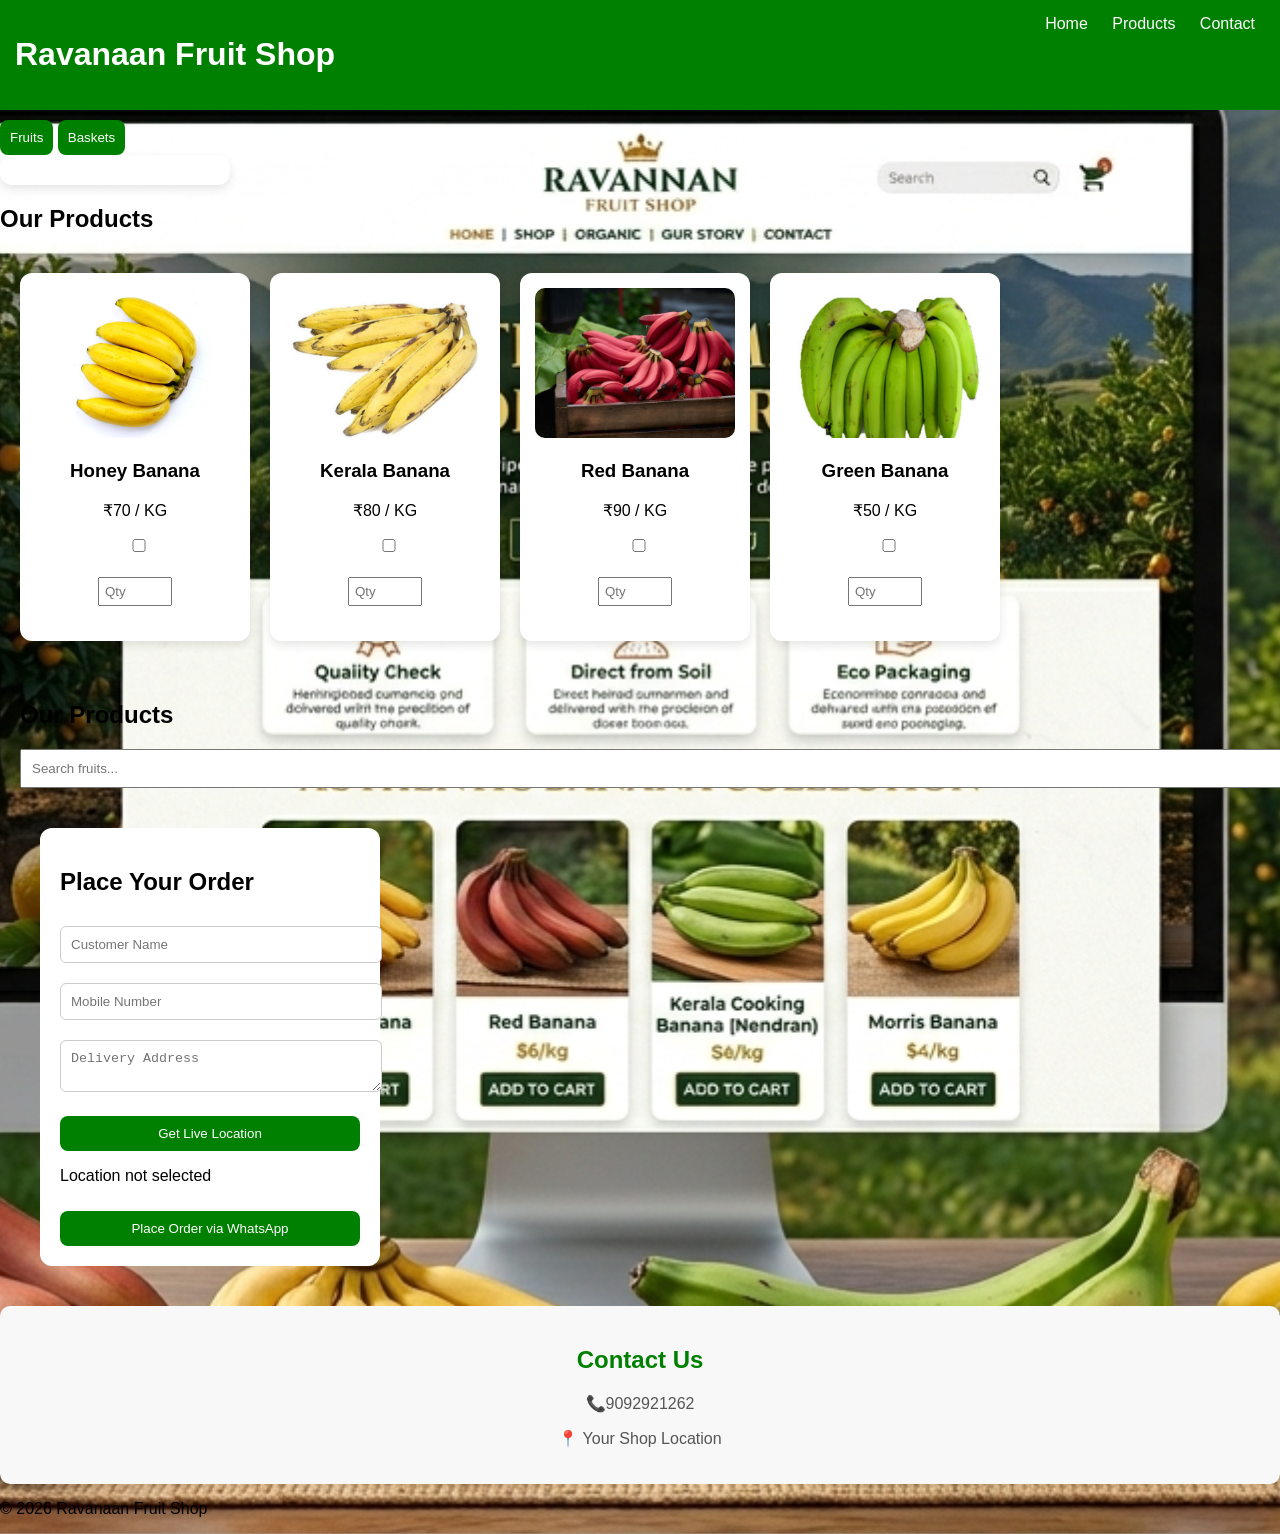
==== commit 9de098aa: "New" ====
--- a/index.html
+++ b/index.html
@@ -3,192 +3,127 @@
 <head>
   <meta charset="UTF-8">
   <meta name="viewport" content="width=device-width, initial-scale=1.0">
-  <title>Ravanaan Fruiet Shop | Fresh Fruit Delivered Daily</title>
-  <meta name="description" content="Ravanaan Fruiet Shop offers hand-picked seasonal fruit, curated gift boxes, and fresh daily delivery.">
-  <link rel="preconnect" href="https://fonts.googleapis.com">
-  <link rel="preconnect" href="https://fonts.gstatic.com" crossorigin>
-  <link href="https://fonts.googleapis.com/css2?family=Outfit:wght@300;400;500;600;700;800&family=Prata&display=swap" rel="stylesheet">
+  <title>Ravanaan Fruit Shop</title>
   <link rel="stylesheet" href="styles.css">
 </head>
+
 <body>
-  <div class="page-shell">
-    <header class="site-header">
-      <a class="brand-mark" href="index.html">
-        <span class="brand-badge">RF</span>
-        <span>
-          <strong>Ravanaan Fruiet Shop</strong>
-          <small>Seasonal Fruit Market</small>
-        </span>
-      </a>
 
-      <button class="menu-toggle" type="button" aria-expanded="false" aria-label="Open navigation">
-        <span></span>
-        <span></span>
-        <span></span>
-      </button>
+<header>
+  <h1> Ravanaan Fruit Shop</h1>
+  <nav>
+    <a href="#">Home</a>
+    <a href="#products">Products</a>
+    <a href="#contact">Contact</a>
+  </nav>
+</header>
 
-      <nav class="site-nav">
-        <a href="index.html" class="active">Home</a>
-        <a href="products.html">Products</a>
-        <a href="#about">About</a>
-        <a href="#contact">Contact</a>
-      </nav>
-    </header>
 
-    <main>
-      <section class="hero reveal">
-        <div class="hero-copy">
-          <p class="eyebrow">Fresh fruit for vibrant living</p>
-          <h1>Bright flavors, hand-picked for every table.</h1>
-          <p class="hero-text">
-            Ravanaan Fruiet Shop brings orchard-fresh fruit, premium baskets, and colorful daily essentials
-            into one modern neighborhood market.
-          </p>
-          <div class="hero-actions">
-            <a class="button button-primary" href="products.html">Shop Products</a>
-            <a class="button button-secondary" href="#featured">Explore Favorites</a>
-          </div>
-          <ul class="hero-highlights">
-            <li>Same-day local delivery</li>
-            <li>Farm-to-shop freshness checks</li>
-            <li>Gift-ready fruit boxes</li>
-          </ul>
+
+
+<button onclick="filterProducts('fruit')">Fruits</button>
+<button onclick="filterProducts('basket')">Baskets</button>
+
+
+<div class="card fruit"></div>
+
+
+<section class="products">
+    <h2>Our Products</h2>
+
+    <div class="product-container">
+
+        <!-- Honey Banana -->
+        <div class="card">
+            <img src="honey banan.png" alt="Honey Banana">
+            <h3>Honey Banana</h3>
+            <p>₹70 / KG</p>
+            <input type="checkbox" class="product-check" data-name="Honey Banana" data-price="70">
+         <br>
+         <input type="number" class="qty" placeholder="Qty" min="1">
         </div>
 
-        <div class="hero-visual" aria-hidden="true">
-          <div class="fruit-orb fruit-orb-one"></div>
-          <div class="fruit-orb fruit-orb-two"></div>
-          <div class="fruit-orb fruit-orb-three"></div>
-          <div class="hero-card floating-card">
-            <span>Today's standout</span>
-            <strong>Sunrise Citrus Box</strong>
-            <small>Sweet oranges, pomelo, and ruby grapefruit</small>
-          </div>
-        </div>
-      </section>
-
-      <section class="stats-grid reveal">
-        <article>
-          <strong>25+</strong>
-          <span>fruit varieties curated weekly</span>
-        </article>
-        <article>
-          <strong>98%</strong>
-          <span>customers return for subscription boxes</span>
-        </article>
-        <article>
-          <strong>6AM</strong>
-          <span>daily sourcing begins for peak freshness</span>
-        </article>
-      </section>
-
-      <section class="section reveal" id="featured">
-        <div class="section-heading">
-          <p class="eyebrow">Featured collections</p>
-          <h2>Built for families, gifting, and everyday snacking.</h2>
+        <!-- Kerala Banana -->
+        <div class="card">
+            <img src="Kerala Bana.png" alt="Kerala Banana">
+            <h3>Kerala Banana</h3>
+            <p>₹80 / KG</p>
+             <input type="checkbox" class="product-check" data-name="Kerala Bana" data-price="70">
+         <br>
+         <input type="number" class="qty" placeholder="Qty" min="1">
         </div>
 
-        <div class="feature-grid">
-          <article class="feature-card">
-            <span class="feature-kicker">Seasonal box</span>
-            <h3>Harvest Harmony</h3>
-            <p>A rotating box of ripe mango, crisp apple, banana, and juicy grapes selected for the week.</p>
-          </article>
-          <article class="feature-card">
-            <span class="feature-kicker">Gift favorite</span>
-            <h3>Golden Celebration Basket</h3>
-            <p>Elegant presentation, premium fruit, and a ready-to-send arrangement for birthdays and events.</p>
-          </article>
-          <article class="feature-card">
-            <span class="feature-kicker">Daily essentials</span>
-            <h3>Kitchen Counter Staples</h3>
-            <p>Reliable everyday fruit bundles designed for breakfast prep, lunchboxes, and smoothie bowls.</p>
-          </article>
-        </div>
-      </section>
-
-      <section class="section split-section reveal" id="about">
-        <div class="split-copy">
-          <p class="eyebrow">Why Ravanaan</p>
-          <h2>A fruit shop designed around freshness, color, and trust.</h2>
-          <p>
-            We source small-batch seasonal produce, inspect every delivery, and arrange each order with the
-            same care you would expect from a boutique food store.
-          </p>
-          <div class="check-list">
-            <span>Hand-sorted for quality and ripeness</span>
-            <span>Thoughtful fruit pairings for gifting</span>
-            <span>Responsive support for custom orders</span>
-          </div>
+        <!-- Red Banana -->
+        <div class="card">
+            <img src="Red Banana.png" alt="Red Banana">
+            <h3>Red Banana</h3>
+            <p>₹90 / KG</p>
+            <input type="checkbox" class="product-check" data-name="Red Banana.png" data-price="70">
+            <br>
+           <input type="number" class="qty" placeholder="Qty" min="1">
         </div>
 
-        <div class="process-panel">
-          <article>
-            <strong>01</strong>
-            <h3>Source</h3>
-            <p>We choose fruits that are in season and at their best flavor point.</p>
-          </article>
-          <article>
-            <strong>02</strong>
-            <h3>Inspect</h3>
-            <p>Every batch is checked for texture, color, and shelf-life quality.</p>
-          </article>
-          <article>
-            <strong>03</strong>
-            <h3>Deliver</h3>
-            <p>Orders are packed carefully to arrive fresh, beautiful, and ready to enjoy.</p>
-          </article>
-        </div>
-      </section>
+        <!-- Green Banana -->
+         <div class="card">
+        <img src="Green Bana.jpg" alt="Green Banana">
+        <h3>Green Banana</h3>
+        <p>₹50 / KG</p>
+        <input type="checkbox" class="product-check" data-name="Green Bana.jpg" data-price="70">
+            <br>
+           <input type="number" class="qty" placeholder="Qty" min="1">
+         </div>
 
-      <section class="section testimonial-band reveal">
-        <div class="section-heading">
-          <p class="eyebrow">Customer love</p>
-          <h2>Local shoppers keep coming back for the freshness.</h2>
-        </div>
+    </div>
+</section>
+<section id="products">
 
-        <div class="testimonial-grid">
-          <blockquote>
-            “The fruit baskets look premium and taste even better. Perfect for gifts.”
-            <cite>Priya S.</cite>
-          </blockquote>
-          <blockquote>
-            “Their weekly essentials box made healthy snacking much easier for our family.”
-            <cite>Daniel R.</cite>
-          </blockquote>
-          <blockquote>
-            “Fast delivery, beautiful packaging, and really consistent quality every time.”
-            <cite>Mina K.</cite>
-          </blockquote>
-        </div>
-      </section>
+  <h2>Our Products</h2>
 
-      <section class="cta-banner reveal" id="contact">
-        <div>
-          <p class="eyebrow">Visit or order today</p>
-          <h2>Bring home fruit that feels freshly picked.</h2>
-        </div>
-        <div class="cta-meta">
-          <p>Open daily from 8:00 AM to 9:00 PM</p>
-          <a class="button button-primary" href="products.html">Browse Products</a>
-        </div>
-      </section>
-    </main>
+  <!-- SEARCH -->
+  <input type="text" id="search" placeholder="Search fruits...">
 
-    <footer class="site-footer">
-      <div>
-        <strong>Ravanaan Fruiet Shop</strong>
-        <p>Fresh fruit, premium baskets, and colorful seasonal favorites.</p>
-      </div>
-      <div class="footer-links">
-        <a href="index.html">Home</a>
-        <a href="products.html">Products</a>
-        <a href="#about">About</a>
-      </div>
-      <p class="footer-note">© <span id="year"></span> Ravanaan Fruiet Shop. All rights reserved.</p>
-    </footer>
+  
+
+
+<section class="order-form">
+    <h2>Place Your Order</h2>
+
+    <input type="text" id="name" placeholder="Customer Name" required>
+    <input type="text" id="mobile" placeholder="Mobile Number" required>
+    <textarea id="address" placeholder="Delivery Address" required></textarea>
+
+    <button onclick="getLocation()">Get Live Location</button>
+    <p id="locationText">Location not selected</p>
+
+    <button onclick="placeOrder()">Place Order via WhatsApp</button>
+</section>
+
+
+
+
   </div>
+</section>
 
-  <script src="script.js"></script>
+
+
+
+
+<section id="contact">
+    <h2>Contact Us</h2>
+  <p>📞9092921262 </p>
+  <p>📍 Your Shop Location</p>
+</section>
+
+<button id="topBtn">↑</button>
+
+<footer>
+  <p>© 2026 Ravanaan Fruit Shop</p>
+</footer>
+
+<script src="script.js"></script>
+
 </body>
 </html>
+
+
+
--- a/styles.css
+++ b/styles.css
@@ -1,789 +1,174 @@
-:root {
-  --bg: #fbf7ef;
-  --surface: rgba(255, 253, 248, 0.8);
-  --surface-strong: #fffaf0;
-  --text: #2c2417;
-  --muted: #6a5d4b;
-  --line: rgba(92, 71, 39, 0.14);
-  --green: #2f6b3d;
-  --green-soft: #9bc36d;
-  --orange: #ef8c2f;
-  --peach: #f6c88e;
-  --rose: #d86f4a;
-  --shadow: 0 24px 60px rgba(67, 46, 18, 0.12);
-  --radius-lg: 30px;
-  --radius-md: 22px;
-  --radius-sm: 14px;
-  --max-width: 1160px;
+body {
+    margin: 0;
+    font-family: Arial, sans-serif;
+    background-image: url('BackGround.png');
+    background-size: cover;
+    background-position: center;
+}
+header {
+  background: green;
+  color: white;
+  padding: 15px;
+  display: flex;
+  justify-content: space-between;
 }
 
-* {
-  box-sizing: border-box;
-}
-
-html {
-  scroll-behavior: smooth;
-}
-
-body {
-  margin: 0;
-  min-height: 100vh;
-  color: var(--text);
-  font-family: "Outfit", sans-serif;
-  background:
-    radial-gradient(circle at top left, rgba(239, 140, 47, 0.28), transparent 32%),
-    radial-gradient(circle at top right, rgba(47, 107, 61, 0.2), transparent 28%),
-    linear-gradient(180deg, #fff9f1 0%, #f6efdf 100%);
-}
-
-body::before {
-  content: "";
-  position: fixed;
-  inset: 0;
-  background-image:
-    linear-gradient(rgba(255, 255, 255, 0.12) 1px, transparent 1px),
-    linear-gradient(90deg, rgba(255, 255, 255, 0.12) 1px, transparent 1px);
-  background-size: 32px 32px;
-  mask-image: linear-gradient(180deg, rgba(0, 0, 0, 0.45), transparent 80%);
-  pointer-events: none;
-  z-index: -1;
-}
-
-a {
-  color: inherit;
+nav a {
+  color: white;
+  margin: 10px;
   text-decoration: none;
 }
 
-img {
-  max-width: 100%;
+.hero {
+  text-align: center;
+  padding: 50px;
+  background: orange;
+  color: white;
 }
 
-.page-shell {
-  width: min(calc(100% - 32px), var(--max-width));
-  margin: 0 auto;
-  padding: 24px 0 40px;
+.btn {
+  padding: 10px 20px;
+  background: white;
+  color: black;
+  margin: 10px;
+  display: inline-block;
+  text-decoration: none;
 }
 
-.site-header,
-.site-footer,
-.stats-grid,
-.feature-card,
-.process-panel,
-.testimonial-grid blockquote,
-.cta-banner,
-.product-card,
-.filters,
-.catalog-hero {
-  backdrop-filter: blur(18px);
+.qty {
+    width: 60px;
+    padding: 5px;
+    margin-top: 5px;
 }
 
-.site-header {
-  position: sticky;
-  top: 16px;
-  z-index: 10;
-  display: flex;
-  align-items: center;
-  justify-content: space-between;
-  gap: 20px;
-  padding: 18px 22px;
-  margin-bottom: 28px;
-  background: rgba(255, 250, 240, 0.8);
-  border: 1px solid var(--line);
-  border-radius: 999px;
-  box-shadow: 0 18px 40px rgba(93, 70, 31, 0.08);
+
+
+
+.order-form {
+    background: white;
+    padding: 20px;
+    margin: 20px;
+    border-radius: 12px;
+    width: 300px;
 }
 
-.brand-mark {
-  display: inline-flex;
-  align-items: center;
-  gap: 14px;
+.order-form input,
+.order-form textarea {
+    width: 100%;
+    margin: 10px 0;
+    padding: 10px;
+    border-radius: 6px;
+    border: 1px solid #ccc;
 }
 
-.brand-mark strong,
-.brand-mark small {
-  display: block;
+.order-form button {
+    width: 100%;
+    margin-top: 10px;
 }
 
-.brand-mark strong {
-  font-size: 1rem;
-  font-weight: 700;
+
+
+
+.whatsapp {
+  background: #25D366;
+  color: white;
 }
 
-.brand-mark small {
-  color: var(--muted);
-  font-size: 0.82rem;
+#products {
+  padding: 20px;
 }
 
-.brand-badge {
-  display: grid;
-  place-items: center;
-  width: 52px;
-  height: 52px;
-  border-radius: 18px;
-  background: linear-gradient(135deg, var(--orange), var(--rose));
-  color: #fff;
-  font-weight: 800;
-  letter-spacing: 0.08em;
-  box-shadow: inset 0 1px 0 rgba(255, 255, 255, 0.3);
+input {
+  width: 100%;
+  padding: 10px;
+  margin-bottom: 20px;
 }
 
-.site-nav {
-  display: flex;
-  align-items: center;
-  gap: 10px;
+.filters button {
+  padding: 10px;
+  margin: 5px;
 }
 
-.site-nav a {
-  padding: 10px 14px;
-  border-radius: 999px;
-  color: var(--muted);
-  font-weight: 500;
-  transition: background-color 160ms ease, color 160ms ease, transform 160ms ease;
+.product-container {
+  display: flex;
+  flex-wrap: wrap;
+  gap: 20px;
 }
 
-.site-nav a:hover,
-.site-nav a.active {
-  background: rgba(47, 107, 61, 0.12);
-  color: var(--green);
-  transform: translateY(-1px);
+.card {
+  background: black;
+  padding: 10px;
+  width: 200px;
+  border-radius: 10px;
+  text-align: center;
 }
 
-.menu-toggle {
-  display: none;
-  border: 0;
-  background: transparent;
-  padding: 0;
-  cursor: pointer;
+.card img {
+  width: 100%;
+  border-radius: 10px;
 }
 
-.menu-toggle span {
-  display: block;
-  width: 26px;
-  height: 2px;
-  margin: 5px 0;
-  background: var(--text);
-  border-radius: 999px;
-}
-
-.hero,
-.split-section,
-.cta-banner {
-  display: grid;
-  grid-template-columns: repeat(2, minmax(0, 1fr));
-  gap: 26px;
-  align-items: center;
-}
-
-.hero {
-  padding: 32px 0 16px;
-}
-
-.hero-copy h1,
-.catalog-hero h1,
-.section-heading h2,
-.split-copy h2,
-.cta-banner h2 {
-  margin: 0;
-  font-family: "Prata", serif;
-  font-weight: 400;
-  line-height: 1.05;
-}
-
-.hero-copy h1 {
-  max-width: 10ch;
-  font-size: clamp(3rem, 7vw, 5.7rem);
-}
-
-.catalog-hero h1 {
-  max-width: 12ch;
-  font-size: clamp(2.4rem, 5vw, 4.6rem);
-}
-
-.hero-text,
-.split-copy p,
-.catalog-copy,
-.product-content p,
-.feature-card p,
-.process-panel p,
-.site-footer p,
-.cta-meta p {
-  color: var(--muted);
-  line-height: 1.7;
-}
-
-.hero-text {
-  max-width: 56ch;
-  margin: 20px 0 0;
-  font-size: 1.08rem;
-}
-
-.eyebrow {
-  margin: 0 0 14px;
-  color: var(--green);
-  text-transform: uppercase;
-  letter-spacing: 0.18em;
-  font-size: 0.78rem;
-  font-weight: 700;
-}
-
-.hero-actions {
-  display: flex;
-  flex-wrap: wrap;
-  gap: 14px;
-  margin: 28px 0;
-}
-
-.button {
-  display: inline-flex;
-  align-items: center;
-  justify-content: center;
-  min-height: 52px;
-  padding: 0 22px;
-  border-radius: 999px;
-  border: 1px solid transparent;
-  font-weight: 700;
-  transition: transform 180ms ease, box-shadow 180ms ease, background-color 180ms ease;
-}
-
-.button:hover {
-  transform: translateY(-2px);
-}
-
-.button-primary {
-  background: linear-gradient(135deg, var(--green), #467e4a);
-  color: #fff;
-  box-shadow: 0 14px 30px rgba(47, 107, 61, 0.24);
-}
-
-.button-secondary {
-  background: rgba(255, 255, 255, 0.55);
-  color: var(--text);
-  border-color: var(--line);
-}
-
-.hero-highlights,
-.check-list {
-  display: flex;
-  flex-wrap: wrap;
-  gap: 12px;
-  padding: 0;
-  margin: 0;
-  list-style: none;
-}
-
-.hero-highlights li,
-.check-list span {
-  padding: 10px 14px;
-  border-radius: 999px;
-  background: rgba(255, 255, 255, 0.55);
-  border: 1px solid rgba(111, 84, 41, 0.1);
-  color: var(--text);
-}
-
-.hero-visual {
-  position: relative;
-  min-height: 520px;
-  border-radius: var(--radius-lg);
-  background:
-    linear-gradient(145deg, rgba(255, 250, 240, 0.88), rgba(247, 228, 198, 0.74)),
-    linear-gradient(180deg, rgba(255, 255, 255, 0.35), transparent);
-  border: 1px solid rgba(127, 97, 48, 0.12);
-  box-shadow: var(--shadow);
-  overflow: hidden;
-}
-
-.hero-visual::before,
-.hero-visual::after {
-  content: "";
-  position: absolute;
+#topBtn {
+  position: fixed;
+  bottom: 20px;
+  right: 20px;
+  display: none;
+  padding: 10px;
+  background: green;
+  color: white;
+  border: none;
   border-radius: 50%;
 }
 
-.hero-visual::before {
-  width: 320px;
-  height: 320px;
-  right: -80px;
-  top: -70px;
-  background: rgba(255, 255, 255, 0.28);
+.product-container {
+    display: flex;
+    gap: 20px;
+    flex-wrap: wrap;
+    padding: 20px;
 }
 
-.hero-visual::after {
-  width: 240px;
-  height: 240px;
-  left: -70px;
-  bottom: -40px;
-  background: rgba(47, 107, 61, 0.08);
+.card {
+    background: white;
+    padding: 15px;
+    border-radius: 12px;
+    text-align: center;
+    width: 200px;
+    box-shadow: 0 4px 10px rgba(0,0,0,0.1);
 }
 
-.fruit-orb {
-  position: absolute;
-  border-radius: 50%;
-  box-shadow:
-    inset -22px -22px 40px rgba(130, 62, 10, 0.12),
-    inset 18px 18px 32px rgba(255, 255, 255, 0.3),
-    0 16px 35px rgba(81, 43, 15, 0.16);
+.card img {
+    width: 100%;
+    height: 150px;
+    object-fit: cover;
 }
 
-.fruit-orb-one {
-  width: 210px;
-  height: 210px;
-  background: radial-gradient(circle at 32% 28%, #fff6ca, #f2b533 58%, #cd7a20 100%);
-  left: 52px;
-  top: 74px;
+button {
+    background: green;
+    color: white;
+    border: none;
+    padding: 10px;
+    margin-top: 10px;
+    cursor: pointer;
+    border-radius: 8px;
 }
 
-.fruit-orb-two {
-  width: 180px;
-  height: 180px;
-  background: radial-gradient(circle at 36% 30%, #ffd7c9, #ea6f3f 60%, #a84e20 100%);
-  right: 68px;
-  top: 148px;
+button:hover {
+    background: darkgreen;
 }
 
-.fruit-orb-three {
-  width: 160px;
-  height: 160px;
-  background: radial-gradient(circle at 34% 28%, #edf7ae, #8bb82f 58%, #486d1c 100%);
-  left: 176px;
-  bottom: 68px;
+#contact {
+    background-color:#f8f8f8;   /* background color */
+    color: #333;                /* text color */
+    padding: 20px;
+    text-align: center;
+    border-radius: 10px;
 }
 
-.floating-card {
-  position: absolute;
-  right: 36px;
-  bottom: 34px;
-  width: min(300px, calc(100% - 72px));
-  padding: 22px;
-  border-radius: 24px;
-  background: rgba(255, 250, 242, 0.88);
-  border: 1px solid rgba(111, 84, 41, 0.1);
-  box-shadow: 0 20px 40px rgba(81, 49, 14, 0.14);
+#contact h2 {
+    color: green;               /* heading color */
 }
 
-.floating-card span,
-.product-tag,
-.feature-kicker {
-  color: var(--green);
-  font-size: 0.76rem;
-  font-weight: 700;
-  text-transform: uppercase;
-  letter-spacing: 0.16em;
-}
-
-.floating-card strong {
-  display: block;
-  margin: 10px 0 6px;
-  font-size: 1.3rem;
-}
-
-.floating-card small {
-  color: var(--muted);
-  line-height: 1.5;
-}
-
-.stats-grid {
-  display: grid;
-  grid-template-columns: repeat(3, minmax(0, 1fr));
-  gap: 18px;
-  padding: 18px;
-  margin: 18px 0 10px;
-  background: rgba(255, 250, 240, 0.68);
-  border: 1px solid var(--line);
-  border-radius: 28px;
-}
-
-.stats-grid article,
-.process-panel article {
-  padding: 12px;
-}
-
-.stats-grid strong {
-  display: block;
-  font-family: "Prata", serif;
-  font-size: 2rem;
-  font-weight: 400;
-}
-
-.stats-grid span {
-  color: var(--muted);
-}
-
-.section {
-  padding: 70px 0 0;
-}
-
-.section-heading {
-  max-width: 740px;
-  margin-bottom: 28px;
-}
-
-.section-heading h2,
-.split-copy h2,
-.cta-banner h2 {
-  font-size: clamp(2rem, 4vw, 3.2rem);
-}
-
-.feature-grid,
-.testimonial-grid,
-.products-grid {
-  display: grid;
-  gap: 20px;
-}
-
-.feature-grid {
-  grid-template-columns: repeat(3, minmax(0, 1fr));
-}
-
-.feature-card,
-.process-panel,
-.testimonial-grid blockquote,
-.product-card,
-.catalog-hero,
-.filters,
-.cta-banner,
-.site-footer {
-  background: rgba(255, 250, 240, 0.7);
-  border: 1px solid var(--line);
-  box-shadow: var(--shadow);
-}
-
-.feature-card {
-  padding: 24px;
-  border-radius: var(--radius-md);
-}
-
-.feature-card h3,
-.process-panel h3,
-.product-content h2 {
-  margin: 10px 0 8px;
-}
-
-.split-section {
-  padding-top: 80px;
-}
-
-.process-panel {
-  display: grid;
-  gap: 12px;
-  padding: 18px;
-  border-radius: var(--radius-lg);
-}
-
-.process-panel strong {
-  color: var(--orange);
-  font-family: "Prata", serif;
-  font-size: 1.8rem;
-}
-
-.testimonial-band {
-  padding-top: 78px;
-}
-
-.testimonial-grid {
-  grid-template-columns: repeat(3, minmax(0, 1fr));
-}
-
-.testimonial-grid blockquote {
-  margin: 0;
-  padding: 28px;
-  border-radius: var(--radius-md);
-  color: var(--text);
-  line-height: 1.8;
-}
-
-.testimonial-grid cite {
-  display: block;
-  margin-top: 18px;
-  font-style: normal;
-  color: var(--green);
-  font-weight: 700;
-}
-
-.cta-banner {
-  padding: 34px;
-  margin-top: 78px;
-  border-radius: var(--radius-lg);
-}
-
-.cta-meta {
-  display: flex;
-  flex-direction: column;
-  align-items: flex-start;
-  gap: 14px;
-}
-
-.catalog-hero {
-  padding: 34px;
-  gap: 20px;
-  margin-bottom: 24px;
-  border-radius: var(--radius-lg);
-}
-
-.filters {
-  display: flex;
-  flex-wrap: wrap;
-  gap: 14px;
-  padding: 18px;
-  margin-bottom: 24px;
-  border-radius: 22px;
-}
-
-.filter-button {
-  min-height: 46px;
-  padding: 0 18px;
-  border: 1px solid var(--line);
-  border-radius: 999px;
-  background: rgba(255, 255, 255, 0.65);
-  color: var(--text);
-  font: inherit;
-  font-weight: 600;
-  cursor: pointer;
-  transition: transform 160ms ease, background-color 160ms ease, color 160ms ease;
-}
-
-.filter-button:hover,
-.filter-button.active {
-  background: linear-gradient(135deg, var(--green), #467e4a);
-  color: #fff;
-  transform: translateY(-1px);
-}
-
-.products-grid {
-  grid-template-columns: repeat(4, minmax(0, 1fr));
-}
-
-.product-card {
-  overflow: hidden;
-  border-radius: 28px;
-  transition: transform 180ms ease, box-shadow 180ms ease, opacity 180ms ease;
-}
-
-.product-card.hidden {
-  display: none;
-}
-
-.product-card:hover {
-  transform: translateY(-4px);
-  box-shadow: 0 26px 60px rgba(77, 49, 20, 0.18);
-}
-
-.product-art {
-  min-height: 220px;
-}
-
-.product-content {
-  padding: 22px;
-}
-
-.product-meta {
-  display: flex;
-  align-items: baseline;
-  justify-content: space-between;
-  gap: 14px;
-  margin-top: 18px;
-}
-
-.product-meta strong {
-  font-size: 1.5rem;
-}
-
-.product-meta span {
-  color: var(--muted);
-}
-
-.mango {
-  background:
-    radial-gradient(circle at 22% 24%, rgba(255, 255, 255, 0.24), transparent 26%),
-    linear-gradient(145deg, #ffd56d, #f29a2d 58%, #d46b20);
-}
-
-.citrus {
-  background:
-    radial-gradient(circle at 28% 22%, rgba(255, 255, 255, 0.24), transparent 25%),
-    linear-gradient(145deg, #ffe5a3, #f6b434 60%, #de7e17);
-}
-
-.celebration {
-  background:
-    radial-gradient(circle at 28% 26%, rgba(255, 255, 255, 0.24), transparent 24%),
-    linear-gradient(145deg, #f8d4ad, #d98654 54%, #8b4f33);
-}
-
-.breakfast {
-  background:
-    radial-gradient(circle at 30% 24%, rgba(255, 255, 255, 0.22), transparent 24%),
-    linear-gradient(145deg, #e6f1a6, #93b54b 58%, #567029);
-}
-
-.berries {
-  background:
-    radial-gradient(circle at 22% 24%, rgba(255, 255, 255, 0.22), transparent 24%),
-    linear-gradient(145deg, #ffd2d2, #df6382 58%, #8a2941);
-}
-
-.tropical {
-  background:
-    radial-gradient(circle at 22% 24%, rgba(255, 255, 255, 0.22), transparent 24%),
-    linear-gradient(145deg, #f8e596, #f2a93a 50%, #2f8b5d);
-}
-
-.luxury {
-  background:
-    radial-gradient(circle at 28% 22%, rgba(255, 255, 255, 0.22), transparent 24%),
-    linear-gradient(145deg, #e2e8bd, #b8a26d 54%, #705837);
-}
-
-.smoothie {
-  background:
-    radial-gradient(circle at 22% 24%, rgba(255, 255, 255, 0.22), transparent 24%),
-    linear-gradient(145deg, #d0f2c0, #64ae74 58%, #28534d);
-}
-
-.site-footer {
-  display: grid;
-  grid-template-columns: 1.2fr auto auto;
-  gap: 18px;
-  align-items: center;
-  padding: 26px 28px;
-  margin-top: 42px;
-  border-radius: 28px;
-}
-
-.footer-links {
-  display: flex;
-  gap: 16px;
-  flex-wrap: wrap;
-  color: var(--muted);
-}
-
-.footer-note {
-  margin: 0;
-  text-align: right;
-}
-
-.reveal {
-  opacity: 0;
-  transform: translateY(28px);
-  transition: opacity 600ms ease, transform 600ms ease;
-}
-
-.reveal.visible {
-  opacity: 1;
-  transform: translateY(0);
-}
-
-@media (max-width: 1080px) {
-  .hero,
-  .split-section,
-  .cta-banner,
-  .catalog-hero {
-    grid-template-columns: 1fr;
-  }
-
-  .feature-grid,
-  .testimonial-grid,
-  .products-grid {
-    grid-template-columns: repeat(2, minmax(0, 1fr));
-  }
-
-  .site-footer {
-    grid-template-columns: 1fr;
-  }
-
-  .footer-note {
-    text-align: left;
-  }
-}
-
-@media (max-width: 760px) {
-  .page-shell {
-    width: min(calc(100% - 20px), var(--max-width));
-    padding-top: 14px;
-  }
-
-  .site-header {
-    align-items: flex-start;
-    border-radius: 28px;
-  }
-
-  .menu-toggle {
-    display: block;
-    margin-left: auto;
-  }
-
-  .site-nav {
-    position: absolute;
-    top: calc(100% + 10px);
-    left: 0;
-    right: 0;
-    display: none;
-    flex-direction: column;
-    align-items: stretch;
-    padding: 14px;
-    background: rgba(255, 250, 240, 0.96);
-    border: 1px solid var(--line);
-    border-radius: 24px;
-    box-shadow: 0 18px 40px rgba(93, 70, 31, 0.12);
-  }
-
-  .site-header.nav-open .site-nav {
-    display: flex;
-  }
-
-  .hero {
-    padding-top: 10px;
-  }
-
-  .hero-copy h1 {
-    max-width: 12ch;
-    font-size: clamp(2.7rem, 15vw, 4.2rem);
-  }
-
-  .hero-visual {
-    min-height: 380px;
-  }
-
-  .fruit-orb-one {
-    width: 160px;
-    height: 160px;
-    left: 28px;
-    top: 44px;
-  }
-
-  .fruit-orb-two {
-    width: 142px;
-    height: 142px;
-    right: 26px;
-    top: 114px;
-  }
-
-  .fruit-orb-three {
-    width: 120px;
-    height: 120px;
-    left: 110px;
-    bottom: 50px;
-  }
-
-  .floating-card {
-    right: 20px;
-    left: 20px;
-    width: auto;
-  }
-
-  .stats-grid,
-  .feature-grid,
-  .testimonial-grid,
-  .products-grid {
-    grid-template-columns: 1fr;
-  }
-
-  .cta-banner,
-  .catalog-hero,
-  .feature-card,
-  .testimonial-grid blockquote,
-  .product-content,
-  .site-footer {
-    padding-left: 20px;
-    padding-right: 20px;
-  }
-}
+#contact p {
+    color: #555;                /* paragraph color */
+    font-size: 16px;
+}
